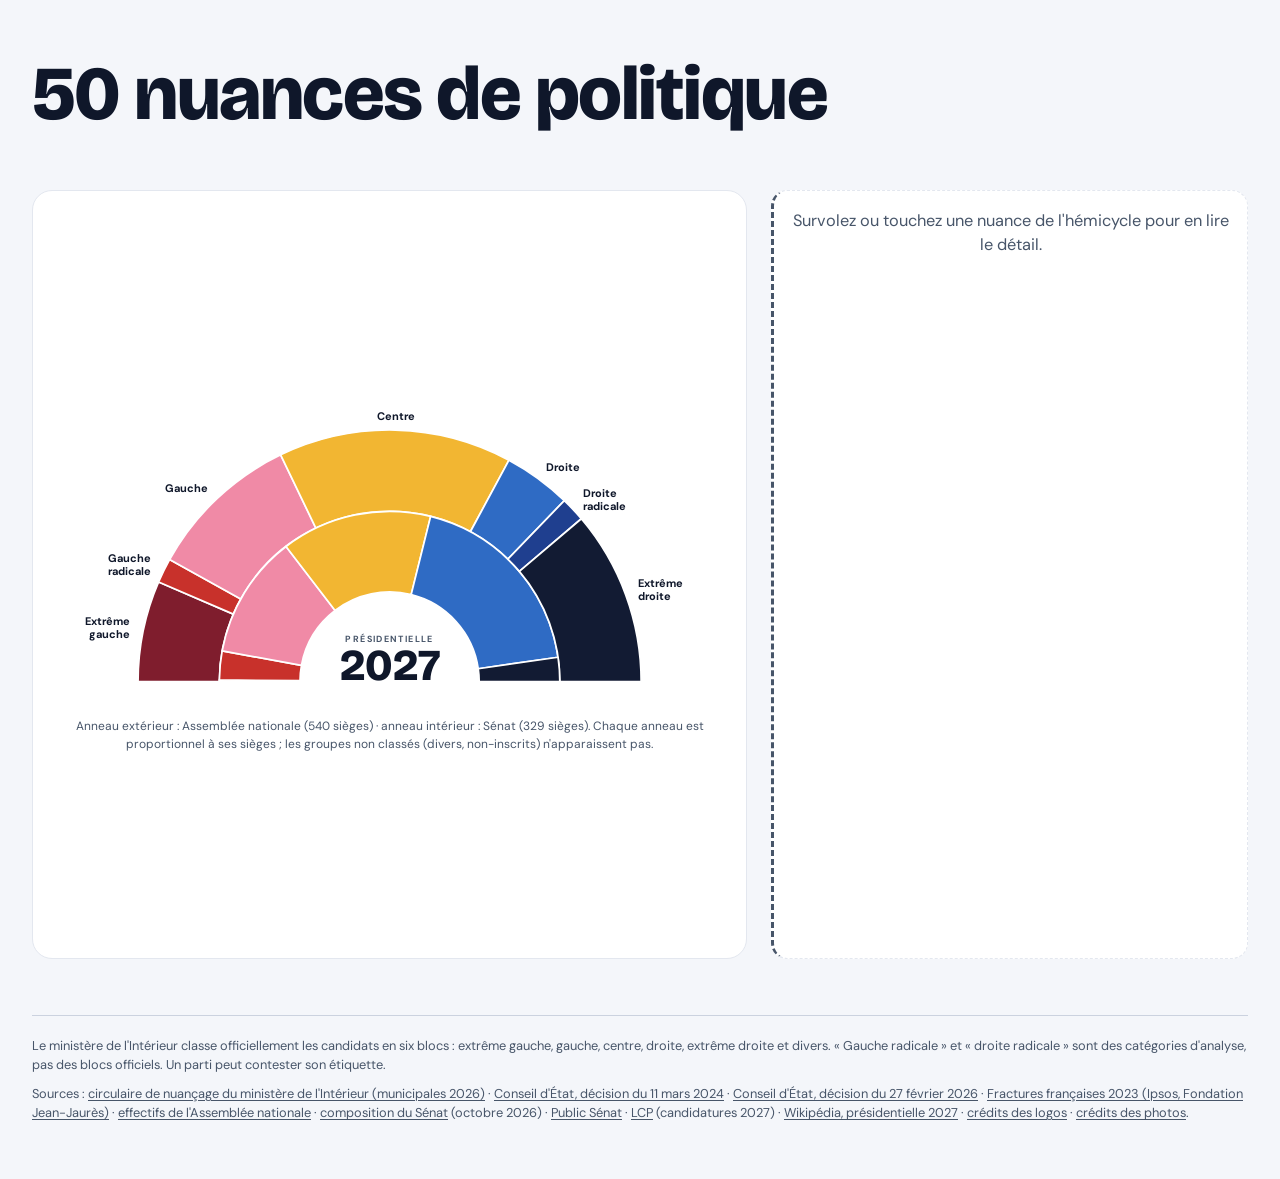
==== index.html @ 3d2f1f44 "Hémicycle : anneaux proportionnels à chaque chambre - Anneau extérieur proportionnel aux sièges de l" ====
<!doctype html>
<html lang="fr">
<head>
<meta charset="utf-8">
<meta name="viewport" content="width=device-width, initial-scale=1">
<title>50 nuances de politique · Le nuancier politique français</title>
<meta name="description" content="De l'extrême gauche à l'extrême droite : sept nuances expliquées, et les principaux partis placés sur un hémicycle. Présidentielle 2027.">
<meta name="theme-color" content="#F4F6FA">
<meta property="og:title" content="50 nuances de politique">
<meta property="og:description" content="Le nuancier politique français, de l'extrême gauche à l'extrême droite. Présidentielle 2027.">
<meta property="og:type" content="website">
<meta property="og:locale" content="fr_FR">
<link rel="preconnect" href="https://fonts.googleapis.com">
<link rel="preconnect" href="https://fonts.gstatic.com" crossorigin>
<link rel="stylesheet" href="https://fonts.googleapis.com/css2?family=Bricolage+Grotesque:wght@600;800&family=DM+Sans:wght@400;500;700&display=swap">
<link rel="stylesheet" href="style.css">
<script>document.documentElement.classList.add("js")</script>
</head>
<body>
<main class="wrap">

<header>
  <h1>50 nuances de politique</h1>
</header>

<section aria-labelledby="t-hemi">
  <h2 id="t-hemi" class="sr" style="position:absolute;width:1px;height:1px;overflow:hidden;clip:rect(0 0 0 0);white-space:nowrap">Hémicycle des sept nuances</h2>
  <div class="stage">
  <div class="hemi">
    <svg viewBox="0 0 1000 450" role="img" aria-label="Hémicycle de sept secteurs colorés, de l'extrême gauche à gauche jusqu'à l'extrême droite à droite">
      <g class="sector" data-n="0" fill="#7F1D2D" tabindex="0" role="button" aria-label="Extrême gauche"><path d="M135.00 410.00A365 365 0 0 1 164.85 265.43L273.20 312.17A247 247 0 0 0 253.00 410.00Z"><title>Extrême gauche : 70 députés</title></path><path d="M253.00 410.00A247 247 0 0 1 253.01 407.64L370.01 408.76A130 130 0 0 0 370.00 410.00Z"><title>Extrême gauche : 1 sénateur</title></path></g>
      <g class="sector" data-n="1" fill="#C8312B" tabindex="0" role="button" aria-label="Gauche radicale"><path d="M164.85 265.43A365 365 0 0 1 180.76 233.04L283.97 290.25A247 247 0 0 0 273.20 312.17Z"><title>Gauche radicale : 17 députés</title></path><path d="M253.01 407.64A247 247 0 0 1 257.05 365.43L372.13 386.54A130 130 0 0 0 370.01 408.76Z"><title>Gauche radicale : 18 sénateurs</title></path></g>
      <g class="sector" data-n="2" fill="#F08AA6" tabindex="0" role="button" aria-label="Gauche"><path d="M180.76 233.04A365 365 0 0 1 341.91 81.01L393.02 187.37A247 247 0 0 0 283.97 290.25Z"><title>Gauche : 106 députés</title></path><path d="M257.05 365.43A247 247 0 0 1 349.71 213.98L420.90 306.83A130 130 0 0 0 372.13 386.54Z"><title>Gauche : 77 sénateurs</title></path></g>
      <g class="sector" data-n="3" fill="#F2B632" tabindex="0" role="button" aria-label="Centre"><path d="M341.91 81.01A365 365 0 0 1 673.23 88.73L617.23 192.59A247 247 0 0 0 393.02 187.37Z"><title>Centre : 162 députés</title></path><path d="M349.71 213.98A247 247 0 0 1 559.55 170.29L531.34 283.83A130 130 0 0 0 420.90 306.83Z"><title>Centre : 94 sénateurs</title></path></g>
      <g class="sector" data-n="4" fill="#2F6BC4" tabindex="0" role="button" aria-label="Droite"><path d="M673.23 88.73A365 365 0 0 1 753.55 147.44L671.58 232.32A247 247 0 0 0 617.23 192.59Z"><title>Droite : 47 députés</title></path><path d="M559.55 170.29A247 247 0 0 1 744.47 374.74L628.67 391.44A130 130 0 0 0 531.34 283.83Z"><title>Droite : 124 sénateurs</title></path></g>
      <g class="sector" data-n="5" fill="#1F3F8F" tabindex="0" role="button" aria-label="Droite radicale"><path d="M753.55 147.44A365 365 0 0 1 778.24 173.76L688.29 250.13A247 247 0 0 0 671.58 232.32Z"><title>Droite radicale : 17 députés</title></path></g>
      <g class="sector" data-n="6" fill="#121B33" tabindex="0" role="button" aria-label="Extrême droite"><path d="M778.24 173.76A365 365 0 0 1 865.00 410.00L747.00 410.00A247 247 0 0 0 688.29 250.13Z"><title>Extrême droite : 121 députés</title></path><path d="M744.47 374.74A247 247 0 0 1 747.00 410.00L630.00 410.00A130 130 0 0 0 628.67 391.44Z"><title>Extrême droite : 15 sénateurs</title></path></g>
      <g class="lbl" font-family="'DM Sans', system-ui, sans-serif" font-size="16" font-weight="700" fill="#0F172A">
        <text x="123" y="328" text-anchor="end">Extrême<tspan x="123" dy="19">gauche</tspan></text>
        <text x="154" y="236" text-anchor="end">Gauche<tspan x="154" dy="19">radicale</tspan></text>
        <text x="236" y="135" text-anchor="end">Gauche</text>
        <text x="509" y="30" text-anchor="middle">Centre</text>
        <text x="727" y="104" text-anchor="start">Droite</text>
        <text x="781" y="142" text-anchor="start">Droite<tspan x="781" dy="19">radicale</tspan></text>
        <text x="861" y="273" text-anchor="start">Extrême<tspan x="861" dy="19">droite</tspan></text>
      </g>
      <text class="cap-svg" x="500" y="352" text-anchor="middle" font-family="'DM Sans', system-ui, sans-serif" font-size="13" font-weight="700" letter-spacing="2" fill="#475569">PRÉSIDENTIELLE</text>
      <text x="500" y="408" text-anchor="middle" font-family="'Bricolage Grotesque', 'DM Sans', sans-serif" font-size="64" font-weight="800" fill="#0F172A">2027</text>
    </svg>
    <p class="key">Anneau extérieur : Assemblée nationale (540 sièges) · anneau intérieur : Sénat (329 sièges). Chaque anneau est proportionnel à ses sièges ; les groupes non classés (divers, non-inscrits) n'apparaissent pas.</p>
    <ul class="legend" aria-label="Légende des nuances, de gauche à droite">
      <li><button type="button" data-n="0" aria-pressed="false"><i style="background:var(--c1)"></i>Extrême gauche</button></li>
      <li><button type="button" data-n="1" aria-pressed="false"><i style="background:var(--c2)"></i>Gauche radicale</button></li>
      <li><button type="button" data-n="2" aria-pressed="false"><i style="background:var(--c3)"></i>Gauche</button></li>
      <li><button type="button" data-n="3" aria-pressed="false"><i style="background:var(--c4)"></i>Centre</button></li>
      <li><button type="button" data-n="4" aria-pressed="false"><i style="background:var(--c5)"></i>Droite</button></li>
      <li><button type="button" data-n="5" aria-pressed="false"><i style="background:var(--c6)"></i>Droite radicale</button></li>
      <li><button type="button" data-n="6" aria-pressed="false"><i style="background:var(--c7)"></i>Extrême droite</button></li>
    </ul>
  </div>

  <div class="detail" id="detail" aria-live="polite" aria-label="Détail de la nuance">

    <article class="def hint" hidden>
      <p>Survolez ou touchez une nuance de l'hémicycle pour en lire le détail.</p>
    </article>

    <article class="def" style="--k:var(--c1);--kt:var(--c1)">
      <h3>Extrême gauche</h3>
      <p class="definition">Veut rompre avec le capitalisme, souvent par la mobilisation sociale ou la révolution. Internationaliste, elle se méfie des institutions représentatives.</p>
      <p class="official"><span>Classification du ministère</span>Bloc officiel « extrême gauche ». Pour les municipales 2026, le ministère de l'Intérieur y classe aussi LFI.</p>
      <p class="debate"><strong>Contesté par LFI</strong>, dont le recours a été rejeté par le <a href="https://www.conseil-etat.fr/fr/arianeweb/CE/decision/2026-02-27/512694" target="_blank" rel="noopener">Conseil d'État le 27 février 2026</a>.</p>
      <div class="seats">
        <h4>Représentation au Parlement</h4>
        <div class="seat-row">
          <div class="seat"><b>70</b><span>députés<br>13,0 % des sièges classés</span></div>
          <div class="seat"><b>1</b><span>sénateur<br>0,3 % des sièges classés</span></div>
        </div>
        <p class="seats-note">Groupes : LFI-NFP à l'Assemblée ; un sénateur LFI, non inscrit (Gabriel Amard) au Sénat.</p>
      </div>
      <ul class="parties" aria-label="Partis">
        <li class="party" title="Lutte ouvrière"><a href="https://www.lutte-ouvriere.org/" target="_blank" rel="noopener"><img src="logos/lo.svg" alt="Lutte ouvrière"></a></li>
        <li class="party" title="Révolution permanente"><a href="https://www.revolutionpermanente.fr/" target="_blank" rel="noopener"><img src="logos/rp.png" alt="Révolution permanente"></a></li>
        <li class="party" title="NPA – Révolutionnaires"><a href="https://www.npa-revolutionnaires.org/" target="_blank" rel="noopener"><img src="logos/npa.svg" alt="NPA – Révolutionnaires"></a></li>
        <li class="party" title="La France insoumise"><a href="https://lafranceinsoumise.fr/" target="_blank" rel="noopener"><img src="logos/lfi.svg" alt="La France insoumise"></a></li>
      </ul>
      <div class="candidates">
        <h4>Candidats</h4>
        <ul class="cands">
          <li class="cand"><img src="photos/arthaud.jpg" alt="Nathalie Arthaud"><span class="name">Nathalie Arthaud</span><small>Lutte ouvrière</small></li>
          <li class="cand"><img src="photos/kazib.jpg" alt="Anasse Kazib"><span class="name">Anasse Kazib</span><small>Révolution permanente</small></li>
          <li class="cand"><img src="photos/labib.jpg" alt="Selma Labib"><span class="name">Selma Labib</span><small>NPA – Révolutionnaires</small></li>
          <li class="cand"><img src="photos/melenchon.jpg" alt="Jean-Luc Mélenchon"><span class="name">Jean-Luc Mélenchon</span><small>La France insoumise</small></li>
        </ul>
      </div>
    </article>

    <article class="def" style="--k:var(--c2);--kt:var(--c2)">
      <h3>Gauche radicale</h3>
      <p class="definition">Veut transformer l'économie en profondeur (partage des richesses, services publics, planification écologique), mais par les urnes et dans le cadre des institutions.</p>
      <p class="official"><span>Classification du ministère</span>Pas un bloc officiel, c'est une catégorie d'analyse.</p>
      <p class="debate"><strong>Contesté par l'UDR</strong>, dont le recours a été rejeté par le <a href="https://www.conseil-etat.fr/fr/arianeweb/CE/decision/2026-02-27/512694" target="_blank" rel="noopener">Conseil d'État le 27 février 2026</a>.</p>
      <div class="seats">
        <h4>Représentation au Parlement</h4>
        <div class="seat-row">
          <div class="seat"><b>17</b><span>députés<br>3,1 % des sièges classés</span></div>
          <div class="seat"><b>18</b><span>sénateurs<br>5,5 % des sièges classés</span></div>
        </div>
        <p class="seats-note">Groupes : Gauche démocrate et républicaine (GDR) à l'Assemblée ; Communiste, républicain, citoyen et écologiste – Kanaky (CRCE-K) au Sénat.</p>
      </div>
      <ul class="parties" aria-label="Partis">
        <li class="party" title="Parti communiste français"><a href="https://www.pcf.fr/" target="_blank" rel="noopener"><img src="logos/pcf.svg" alt="Parti communiste français"></a></li>
      </ul>
      <div class="candidates">
        <h4>Candidats</h4>
        <ul class="cands">
          <li class="cand"><img src="photos/roussel.jpg" alt="Fabien Roussel"><span class="name">Fabien Roussel</span><small>Parti communiste français</small></li>
        </ul>
      </div>
    </article>

    <article class="def" style="--k:var(--c3);--kt:#D4527A">
      <h3>Gauche</h3>
      <p class="definition">Réformiste : social-démocratie et écologie politique. Redistribution, protection sociale et transition écologique, dans une économie de marché régulée.</p>
      <p class="official"><span>Classification du ministère</span>Bloc officiel « gauche ».</p>
      <div class="seats">
        <h4>Représentation au Parlement</h4>
        <div class="seat-row">
          <div class="seat"><b>106</b><span>députés<br>19,6 % des sièges classés</span></div>
          <div class="seat"><b>77</b><span>sénateurs<br>23,4 % des sièges classés</span></div>
        </div>
        <p class="seats-note">Groupes : Socialistes et apparentés (68), Écologiste et Social (38) à l'Assemblée ; Socialiste, écologiste et républicain (62), Écologiste – Solidarité et Territoires (15) au Sénat.</p>
      </div>
      <ul class="parties" aria-label="Partis">
        <li class="party" title="Parti socialiste"><a href="https://www.parti-socialiste.fr/" target="_blank" rel="noopener"><img src="logos/ps.png" alt="Parti socialiste"></a></li>
        <li class="party" title="Les Écologistes"><a href="https://www.lesecologistes.fr/" target="_blank" rel="noopener"><img src="logos/ecologistes.svg" alt="Les Écologistes"></a></li>
        <li class="party" title="Place publique"><a href="https://place-publique.eu/" target="_blank" rel="noopener"><img src="logos/pp.svg" alt="Place publique"></a></li>
      </ul>
      <div class="candidates">
        <h4>Candidats</h4>
        <ul class="cands">
          <li class="cand"><img src="photos/glucksmann.jpg" alt="Raphaël Glucksmann"><span class="name">Raphaël Glucksmann</span><small>Place publique</small></li>
          <li class="cand"><img src="photos/bouamrane.jpg" alt="Karim Bouamrane"><span class="name">Karim Bouamrane</span><small>Parti socialiste</small></li>
        </ul>
      </div>
    </article>

    <article class="def" style="--k:var(--c4);--kt:#B7860B">
      <h3>Centre</h3>
      <p class="definition">Mêle libéralisme économique et ouverture sur les questions de société. Cherche le compromis entre les deux camps et défend l'intégration européenne.</p>
      <p class="official"><span>Classification du ministère</span>Bloc officiel « centre ».</p>
      <div class="seats">
        <h4>Représentation au Parlement</h4>
        <div class="seat-row">
          <div class="seat"><b>162</b><span>députés<br>30,0 % des sièges classés</span></div>
          <div class="seat"><b>94</b><span>sénateurs<br>28,6 % des sièges classés</span></div>
        </div>
        <p class="seats-note">Groupes : Ensemble pour la République (90), Les Démocrates (37), Horizons &amp; Indépendants (35) à l'Assemblée ; Union centriste et Indépendants (63), RDPI (16), Les Indépendants – République et Territoires (15) au Sénat.</p>
      </div>
      <ul class="parties" aria-label="Partis">
        <li class="party" title="Renaissance"><a href="https://parti-renaissance.fr/" target="_blank" rel="noopener"><img src="logos/renaissance.svg" alt="Renaissance"></a></li>
        <li class="party" title="Mouvement démocrate"><a href="https://www.mouvementdemocrate.fr/" target="_blank" rel="noopener"><img src="logos/modem.svg" alt="Mouvement démocrate"></a></li>
        <li class="party" title="Horizons"><a href="https://horizonsleparti.fr/" target="_blank" rel="noopener"><img src="logos/horizons.svg" alt="Horizons"></a></li>
      </ul>
      <div class="candidates">
        <h4>Candidats</h4>
        <ul class="cands">
          <li class="cand"><img src="photos/philippe.jpg" alt="Édouard Philippe"><span class="name">Édouard Philippe</span><small>Horizons</small></li>
          <li class="cand"><img src="photos/attal.jpg" alt="Gabriel Attal"><span class="name">Gabriel Attal</span><small>Renaissance</small></li>
        </ul>
      </div>
    </article>

    <article class="def" style="--k:var(--c5);--kt:var(--c5)">
      <h3>Droite</h3>
      <p class="definition">Attachée à l'ordre, à l'autorité, à l'entreprise et à la maîtrise de la dépense publique. Conservatrice sur les valeurs, mais pleinement dans le cadre républicain.</p>
      <p class="official"><span>Classification du ministère</span>Bloc officiel « droite ».</p>
      <div class="seats">
        <h4>Représentation au Parlement</h4>
        <div class="seat-row">
          <div class="seat"><b>47</b><span>députés<br>8,7 % des sièges classés</span></div>
          <div class="seat"><b>124</b><span>sénateurs<br>37,7 % des sièges classés</span></div>
        </div>
        <p class="seats-note">Groupes : Droite républicaine à l'Assemblée ; Les Républicains au Sénat.</p>
      </div>
      <ul class="parties" aria-label="Partis">
        <li class="party" title="Les Républicains"><a href="https://republicains.fr/" target="_blank" rel="noopener"><img src="logos/lr.svg" alt="Les Républicains"></a></li>
      </ul>
      <div class="candidates">
        <h4>Candidats</h4>
        <ul class="cands">
          <li class="cand"><img src="photos/retailleau.jpg" alt="Bruno Retailleau"><span class="name">Bruno Retailleau</span><small>Les Républicains</small></li>
        </ul>
      </div>
    </article>

    <article class="def" style="--k:var(--c6);--kt:var(--c6)">
      <h3>Droite radicale</h3>
      <p class="definition">Plus dure que la droite classique sur l'immigration, la sécurité et l'identité nationale, et prête à rompre avec elle. La frontière avec l'extrême droite est discutée.</p>
      <p class="official"><span>Classification du ministère</span>Pas un bloc officiel, c'est une catégorie d'analyse. Pour les municipales 2026, le ministère de l'Intérieur classe l'UDR à l'extrême droite.</p>
      <div class="seats">
        <h4>Représentation au Parlement</h4>
        <div class="seat-row">
          <div class="seat"><b>17</b><span>députés<br>3,1 % des sièges classés</span></div>
          <div class="seat"><b>0</b><span>sénateur<br>0,0 % des sièges classés</span></div>
        </div>
        <p class="seats-note">Groupes : Union des droites pour la République à l'Assemblée ; aucun décompte séparé : les sénateurs UDR siègent dans le groupe commun RN-UDR, compté en extrême droite au Sénat.</p>
      </div>
      <ul class="parties" aria-label="Partis">
        <li class="party" title="Union des droites pour la République"><a href="https://www.udr.fr/" target="_blank" rel="noopener"><img src="logos/udr.svg" alt="Union des droites pour la République"></a></li>
      </ul>
      <div class="candidates">
        <h4>Candidats</h4>
        <p class="nocand">Aucun candidat déclaré à ce jour.</p>
      </div>
    </article>

    <article class="def" style="--k:var(--c7);--kt:var(--c7)">
      <h3>Extrême droite</h3>
      <p class="definition">Nationalisme affirmé : priorité nationale, vision identitaire de la nation, hostilité à l'immigration, État fort.</p>
      <p class="official"><span>Classification du ministère</span>Bloc officiel « extrême droite ».</p>
      <p class="debate"><strong>Contesté par le RN</strong>, dont le recours a été rejeté par le <a href="https://www.conseil-etat.fr/fr/arianeweb/CE/decision/2024-03-11/488378" target="_blank" rel="noopener">Conseil d'État le 11 mars 2024</a>.</p>
      <div class="seats">
        <h4>Représentation au Parlement</h4>
        <div class="seat-row">
          <div class="seat"><b>121</b><span>députés<br>22,4 % des sièges classés</span></div>
          <div class="seat"><b>15</b><span>sénateurs<br>4,6 % des sièges classés</span></div>
        </div>
        <p class="seats-note">Groupes : Rassemblement national à l'Assemblée ; groupe commun RN-UDR (15), dont les élus UDR au Sénat.</p>
      </div>
      <ul class="parties" aria-label="Partis">
        <li class="party" title="Rassemblement national"><a href="https://rassemblementnational.fr/" target="_blank" rel="noopener"><img src="logos/rn.svg" alt="Rassemblement national"></a></li>
        <li class="party" title="Reconquête"><a href="https://www.parti-reconquete.fr/" target="_blank" rel="noopener"><img src="logos/reconquete.svg" alt="Reconquête"></a></li>
      </ul>
      <div class="candidates">
        <h4>Candidats</h4>
        <ul class="cands">
          <li class="cand"><img src="photos/lepen.jpg" alt="Marine Le Pen"><span class="name">Marine Le Pen</span><small>Rassemblement national</small></li>
          <li class="cand"><img src="photos/zemmour.jpg" alt="Éric Zemmour"><span class="name">Éric Zemmour</span><small>Reconquête</small></li>
        </ul>
      </div>
    </article>

  </div>
  </div>
</section>

<footer>
  <p>Le ministère de l'Intérieur classe officiellement les candidats en six blocs : extrême gauche, gauche, centre, droite, extrême droite et divers. « Gauche radicale » et « droite radicale » sont des catégories d'analyse, pas des blocs officiels. Un parti peut contester son étiquette.</p>
  <p>Sources :
    <a href="https://www.legifrance.gouv.fr/circulaire/id/45645" target="_blank" rel="noopener">circulaire de nuançage du ministère de l'Intérieur (municipales 2026)</a> ·
    <a href="https://www.conseil-etat.fr/fr/arianeweb/CE/decision/2024-03-11/488378" target="_blank" rel="noopener">Conseil d'État, décision du 11 mars 2024</a> ·
    <a href="https://www.conseil-etat.fr/fr/arianeweb/CE/decision/2026-02-27/512694" target="_blank" rel="noopener">Conseil d'État, décision du 27 février 2026</a> ·
    <a href="https://www.ipsos.com/fr-fr/fractures-francaises-2023-tableau-dune-france-en-colere" target="_blank" rel="noopener">Fractures françaises 2023 (Ipsos, Fondation Jean-Jaurès)</a> ·
    <a href="http://www2.assemblee-nationale.fr/instances/liste/groupes_politiques/effectif" target="_blank" rel="noopener">effectifs de l'Assemblée nationale</a> · <a href="https://www.senat.fr/senateurs/grp.html" target="_blank" rel="noopener">composition du Sénat</a> (octobre 2026) · <a href="https://www.publicsenat.fr/actualites/politique/election-presidentielle-2027-qui-sont-les-candidats-declares-ou-presque" target="_blank" rel="noopener">Public Sénat</a> ·
    <a href="https://lcp.fr/actualites/presidentielle-2027-la-liste-des-candidats-deja-en-lice-et-des-pretendants-436373" target="_blank" rel="noopener">LCP</a> (candidatures 2027) · <a href="https://fr.wikipedia.org/wiki/%C3%89lection_pr%C3%A9sidentielle_fran%C3%A7aise_de_2027" target="_blank" rel="noopener">Wikipédia, présidentielle 2027</a> · <a href="logos/CREDITS.md" target="_blank" rel="noopener">crédits des logos</a> · <a href="photos/CREDITS.md" target="_blank" rel="noopener">crédits des photos</a>.</p>
</footer>

</main>
<script src="script.js" defer></script>
</body>
</html>
---- style.css ----
:root{
  color-scheme: light;
  --ink:#0F172A; --muted:#475569; --soft:#334155;
  --bg:#F4F6FA; --card:#FFFFFF; --line:#E3E7EF;
  --c1:#7F1D2D; --c2:#C8312B; --c3:#F08AA6; --c4:#F2B632; --c5:#2F6BC4; --c6:#1F3F8F; --c7:#121B33;
  --display:'Bricolage Grotesque','DM Sans',system-ui,sans-serif;
}
*{box-sizing:border-box}
html{-webkit-text-size-adjust:100%}
body{margin:0;background:var(--bg);color:var(--ink);font-family:'DM Sans',system-ui,sans-serif;line-height:1.5}
.wrap{padding:32px 16px 40px;display:flex;flex-direction:column;gap:40px}
h1,h2,h3,p,ul,ol{margin:0}
ul,ol{padding:0;list-style:none}

/* En-tête */
h1{font-family:var(--display);font-weight:800;font-size:clamp(2.5rem,11vw,4.75rem);line-height:1.02;letter-spacing:-.02em}
h2{font-family:var(--display);font-weight:800;font-size:clamp(1.75rem,6vw,2.5rem);letter-spacing:-.01em;line-height:1.1}

/* Hémicycle */
.hemi{background:var(--card);border:1px solid var(--line);border-radius:20px;padding:16px 8px 12px}
.hemi svg{display:block;width:100%;height:auto}
.key{font-size:.75rem;color:var(--muted);text-align:center;padding:8px 16px 0}
.lbl,.cap-svg{display:none}
.legend{display:flex;flex-wrap:wrap;gap:8px 16px;justify-content:center;padding:12px 8px 4px;font-size:.9rem;font-weight:700}
.legend li{display:flex;align-items:center;gap:8px}
.legend i{width:14px;height:14px;border-radius:50%;display:inline-block;flex:none}

/* Secteurs interactifs */
.sector{cursor:pointer;transition:opacity .15s;outline:none}
.sector path{stroke:#fff;stroke-width:2.5;stroke-linejoin:round}
.sector:focus-visible path{stroke:var(--ink)}
.hemi.has-active .sector:not(.active){opacity:.3}
.legend button{display:flex;align-items:center;gap:8px;font:inherit;font-weight:700;color:inherit;background:none;border:2px solid transparent;border-radius:999px;padding:6px 10px;cursor:pointer}
.legend button[aria-pressed="true"]{border-color:var(--ink)}

/* Détail de la nuance */
.detail{margin-top:20px}
.def[hidden]{display:none}
.def.hint:not([hidden]){display:block;text-align:center;color:var(--muted);border-style:dashed}
.def{display:flex;flex-direction:column;gap:12px;background:var(--card);border:1px solid var(--line);border-left:6px solid var(--k);border-radius:16px;padding:18px}
.def h3{font-family:var(--display);font-weight:800;font-size:1.5rem;line-height:1.15;color:var(--kt)}
.def p{font-size:1.02rem}
.def .official{font-size:.92rem;color:var(--soft)}
.def .official span{display:block;font-size:.75rem;font-weight:700;letter-spacing:.08em;text-transform:uppercase;color:var(--muted);margin-bottom:2px}
.def .debate{font-size:.88rem;color:var(--soft);background:#FFF6E0;border-radius:10px;padding:8px 12px}
.def .debate a,footer a{color:inherit;text-decoration:underline;text-underline-offset:2px}
.parties{display:flex;flex-wrap:wrap;gap:10px;margin-top:4px}
.party{width:64px;height:64px;border-radius:50%;background:#fff;border:1px solid var(--line);display:grid;place-items:center;overflow:hidden;font-size:.78rem;font-weight:800;color:var(--ink)}
.party a{display:grid;place-items:center;width:100%;height:100%;outline:none}
.party{transition:box-shadow .15s,border-color .15s}
.party:hover,.party:focus-within{border-color:var(--k);box-shadow:0 0 0 2px var(--k)}
.party img{width:100%;height:100%;object-fit:contain;padding:6px}
.candidates{display:flex;flex-direction:column;gap:8px;margin-top:4px}
.candidates h4,.seats h4{margin:0;font-size:.75rem;font-weight:700;letter-spacing:.08em;text-transform:uppercase;color:var(--muted)}
.seats{display:flex;flex-direction:column;gap:8px}
.seat-row{display:flex;gap:28px}
.seat{display:flex;align-items:baseline;gap:10px}
.seat b{font-family:var(--display);font-weight:800;font-size:1.9rem;line-height:1;color:var(--kt)}
.seat span{font-size:.78rem;color:var(--soft);line-height:1.3}
.seats-note{font-size:.78rem;color:var(--muted)}
.cands{display:flex;flex-wrap:wrap;gap:14px}
.cand{width:92px;display:flex;flex-direction:column;gap:2px;font-size:.8rem;line-height:1.25}
.cand img,.cand .ph{width:92px;height:116px;border-radius:12px;background:var(--line);margin-bottom:4px}
.cand img{object-fit:cover;object-position:top}
.cand .ph{display:grid;place-items:center;font-family:var(--display);font-weight:800;font-size:1.4rem;color:var(--muted)}
.cand .name{font-weight:700}
.cand small{color:var(--muted);font-size:.72rem}
.nocand{font-size:.9rem;color:var(--muted)}
.sr{position:absolute;width:1px;height:1px;overflow:hidden;clip:rect(0 0 0 0);white-space:nowrap}

/* Pied */
footer{border-top:1px solid #CBD2DF;padding-top:20px;display:flex;flex-direction:column;gap:10px;font-size:.8rem;color:var(--muted)}

/* Tablette et plus */
@media (min-width:720px){
  .wrap{padding:56px 32px 56px;gap:56px}
  .hemi{padding:24px 12px 20px}
  .lbl,.cap-svg{display:inline}
  .legend{display:none}
}
@media (min-width:900px){
  .hemi{display:flex;flex-direction:column;justify-content:center}
  .stage{display:grid;grid-template-columns:minmax(0,3fr) minmax(0,2fr);gap:24px;align-items:stretch}
  .detail{margin-top:0}
  .detail .def:not(.hint){justify-content:flex-start;padding:22px}
  /* Toutes les cartes sont empilées dans la même cellule : la hauteur du bloc
     est celle de la plus grande, elle ne change donc pas au survol. */
  .js .detail{display:grid}
  .js .detail .def{grid-area:1/1}
  .js .detail .def[hidden]{display:flex;visibility:hidden}
}
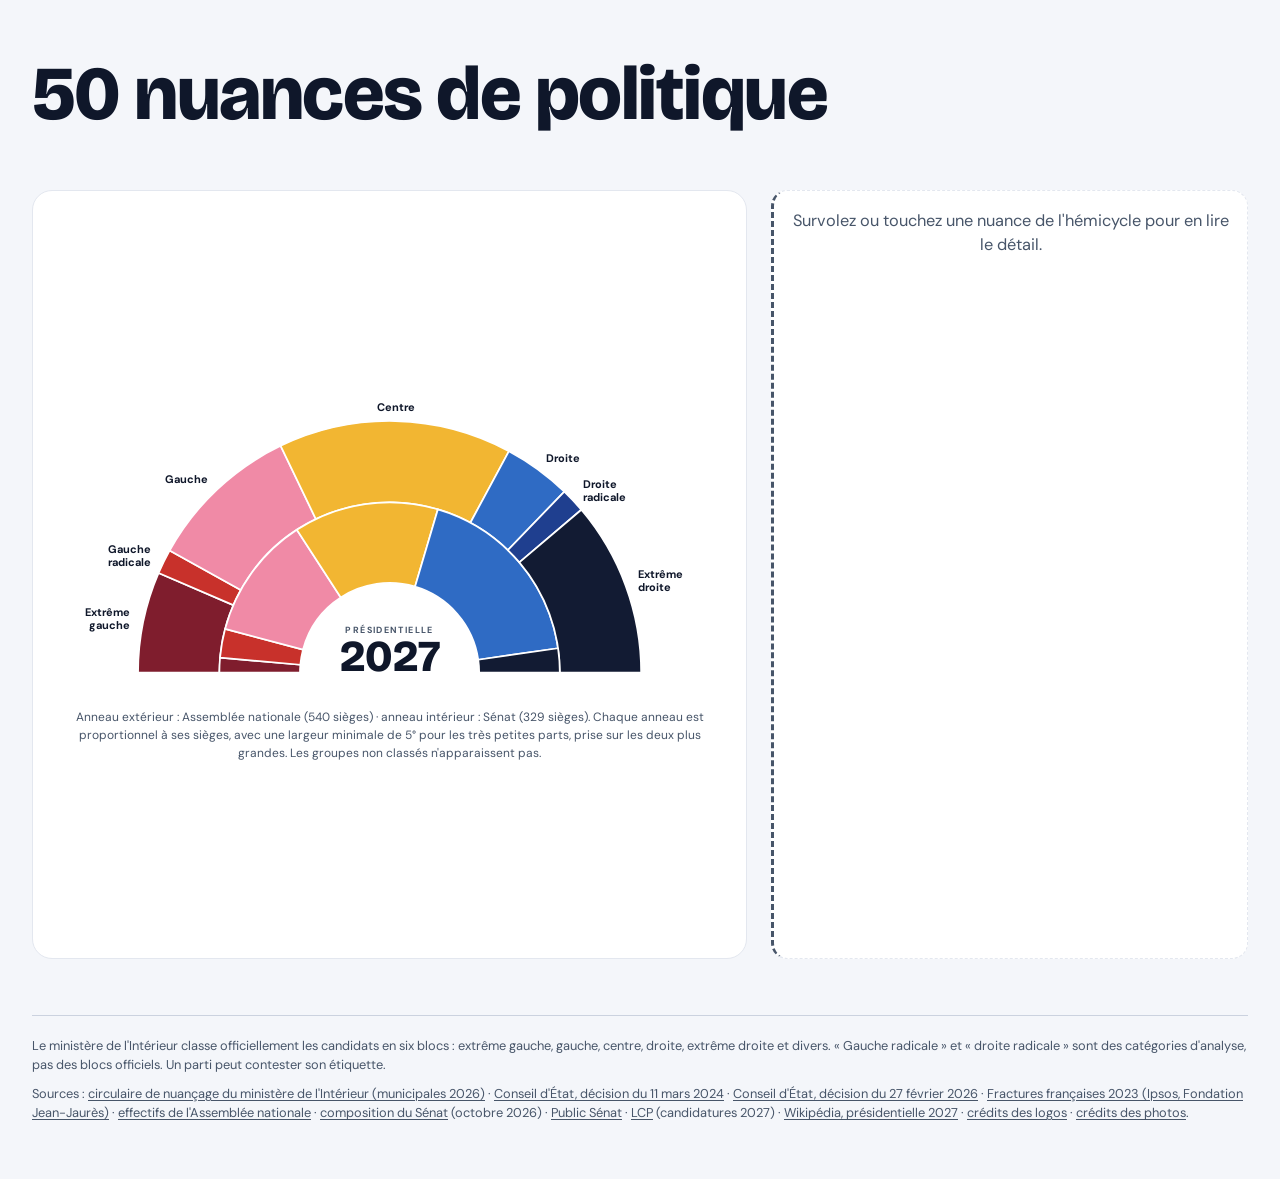
==== commit 9ccd69ba: "Hémicycle : largeur minimale de 5° pour les petites parts Les parts de moins de 5° sont élargies à 5" ====
--- a/index.html
+++ b/index.html
@@ -28,11 +28,11 @@
   <div class="stage">
   <div class="hemi">
     <svg viewBox="0 0 1000 450" role="img" aria-label="Hémicycle de sept secteurs colorés, de l'extrême gauche à gauche jusqu'à l'extrême droite à droite">
-      <g class="sector" data-n="0" fill="#7F1D2D" tabindex="0" role="button" aria-label="Extrême gauche"><path d="M135.00 410.00A365 365 0 0 1 164.85 265.43L273.20 312.17A247 247 0 0 0 253.00 410.00Z"><title>Extrême gauche : 70 députés</title></path><path d="M253.00 410.00A247 247 0 0 1 253.01 407.64L370.01 408.76A130 130 0 0 0 370.00 410.00Z"><title>Extrême gauche : 1 sénateur</title></path></g>
-      <g class="sector" data-n="1" fill="#C8312B" tabindex="0" role="button" aria-label="Gauche radicale"><path d="M164.85 265.43A365 365 0 0 1 180.76 233.04L283.97 290.25A247 247 0 0 0 273.20 312.17Z"><title>Gauche radicale : 17 députés</title></path><path d="M253.01 407.64A247 247 0 0 1 257.05 365.43L372.13 386.54A130 130 0 0 0 370.01 408.76Z"><title>Gauche radicale : 18 sénateurs</title></path></g>
-      <g class="sector" data-n="2" fill="#F08AA6" tabindex="0" role="button" aria-label="Gauche"><path d="M180.76 233.04A365 365 0 0 1 341.91 81.01L393.02 187.37A247 247 0 0 0 283.97 290.25Z"><title>Gauche : 106 députés</title></path><path d="M257.05 365.43A247 247 0 0 1 349.71 213.98L420.90 306.83A130 130 0 0 0 372.13 386.54Z"><title>Gauche : 77 sénateurs</title></path></g>
-      <g class="sector" data-n="3" fill="#F2B632" tabindex="0" role="button" aria-label="Centre"><path d="M341.91 81.01A365 365 0 0 1 673.23 88.73L617.23 192.59A247 247 0 0 0 393.02 187.37Z"><title>Centre : 162 députés</title></path><path d="M349.71 213.98A247 247 0 0 1 559.55 170.29L531.34 283.83A130 130 0 0 0 420.90 306.83Z"><title>Centre : 94 sénateurs</title></path></g>
-      <g class="sector" data-n="4" fill="#2F6BC4" tabindex="0" role="button" aria-label="Droite"><path d="M673.23 88.73A365 365 0 0 1 753.55 147.44L671.58 232.32A247 247 0 0 0 617.23 192.59Z"><title>Droite : 47 députés</title></path><path d="M559.55 170.29A247 247 0 0 1 744.47 374.74L628.67 391.44A130 130 0 0 0 531.34 283.83Z"><title>Droite : 124 sénateurs</title></path></g>
+      <g class="sector" data-n="0" fill="#7F1D2D" tabindex="0" role="button" aria-label="Extrême gauche"><path d="M135.00 410.00A365 365 0 0 1 164.85 265.43L273.20 312.17A247 247 0 0 0 253.00 410.00Z"><title>Extrême gauche : 70 députés</title></path><path d="M253.00 410.00A247 247 0 0 1 253.94 388.47L370.49 398.67A130 130 0 0 0 370.00 410.00Z"><title>Extrême gauche : 1 sénateur</title></path></g>
+      <g class="sector" data-n="1" fill="#C8312B" tabindex="0" role="button" aria-label="Gauche radicale"><path d="M164.85 265.43A365 365 0 0 1 180.76 233.04L283.97 290.25A247 247 0 0 0 273.20 312.17Z"><title>Gauche radicale : 17 députés</title></path><path d="M253.94 388.47A247 247 0 0 1 261.25 346.70L374.34 376.69A130 130 0 0 0 370.49 398.67Z"><title>Gauche radicale : 18 sénateurs</title></path></g>
+      <g class="sector" data-n="2" fill="#F08AA6" tabindex="0" role="button" aria-label="Gauche"><path d="M180.76 233.04A365 365 0 0 1 341.91 81.01L393.02 187.37A247 247 0 0 0 283.97 290.25Z"><title>Gauche : 106 députés</title></path><path d="M261.25 346.70A247 247 0 0 1 365.39 202.91L429.15 301.00A130 130 0 0 0 374.34 376.69Z"><title>Gauche : 77 sénateurs</title></path></g>
+      <g class="sector" data-n="3" fill="#F2B632" tabindex="0" role="button" aria-label="Centre"><path d="M341.91 81.01A365 365 0 0 1 673.23 88.73L617.23 192.59A247 247 0 0 0 393.02 187.37Z"><title>Centre : 162 députés</title></path><path d="M365.39 202.91A247 247 0 0 1 570.09 173.15L536.89 285.34A130 130 0 0 0 429.15 301.00Z"><title>Centre : 94 sénateurs</title></path></g>
+      <g class="sector" data-n="4" fill="#2F6BC4" tabindex="0" role="button" aria-label="Droite"><path d="M673.23 88.73A365 365 0 0 1 753.55 147.44L671.58 232.32A247 247 0 0 0 617.23 192.59Z"><title>Droite : 47 députés</title></path><path d="M570.09 173.15A247 247 0 0 1 744.47 374.74L628.67 391.44A130 130 0 0 0 536.89 285.34Z"><title>Droite : 124 sénateurs</title></path></g>
       <g class="sector" data-n="5" fill="#1F3F8F" tabindex="0" role="button" aria-label="Droite radicale"><path d="M753.55 147.44A365 365 0 0 1 778.24 173.76L688.29 250.13A247 247 0 0 0 671.58 232.32Z"><title>Droite radicale : 17 députés</title></path></g>
       <g class="sector" data-n="6" fill="#121B33" tabindex="0" role="button" aria-label="Extrême droite"><path d="M778.24 173.76A365 365 0 0 1 865.00 410.00L747.00 410.00A247 247 0 0 0 688.29 250.13Z"><title>Extrême droite : 121 députés</title></path><path d="M744.47 374.74A247 247 0 0 1 747.00 410.00L630.00 410.00A130 130 0 0 0 628.67 391.44Z"><title>Extrême droite : 15 sénateurs</title></path></g>
       <g class="lbl" font-family="'DM Sans', system-ui, sans-serif" font-size="16" font-weight="700" fill="#0F172A">
@@ -47,7 +47,7 @@
       <text class="cap-svg" x="500" y="352" text-anchor="middle" font-family="'DM Sans', system-ui, sans-serif" font-size="13" font-weight="700" letter-spacing="2" fill="#475569">PRÉSIDENTIELLE</text>
       <text x="500" y="408" text-anchor="middle" font-family="'Bricolage Grotesque', 'DM Sans', sans-serif" font-size="64" font-weight="800" fill="#0F172A">2027</text>
     </svg>
-    <p class="key">Anneau extérieur : Assemblée nationale (540 sièges) · anneau intérieur : Sénat (329 sièges). Chaque anneau est proportionnel à ses sièges ; les groupes non classés (divers, non-inscrits) n'apparaissent pas.</p>
+    <p class="key">Anneau extérieur : Assemblée nationale (540 sièges) · anneau intérieur : Sénat (329 sièges). Chaque anneau est proportionnel à ses sièges, avec une largeur minimale de 5° pour les très petites parts, prise sur les deux plus grandes. Les groupes non classés n'apparaissent pas.</p>
     <ul class="legend" aria-label="Légende des nuances, de gauche à droite">
       <li><button type="button" data-n="0" aria-pressed="false"><i style="background:var(--c1)"></i>Extrême gauche</button></li>
       <li><button type="button" data-n="1" aria-pressed="false"><i style="background:var(--c2)"></i>Gauche radicale</button></li>
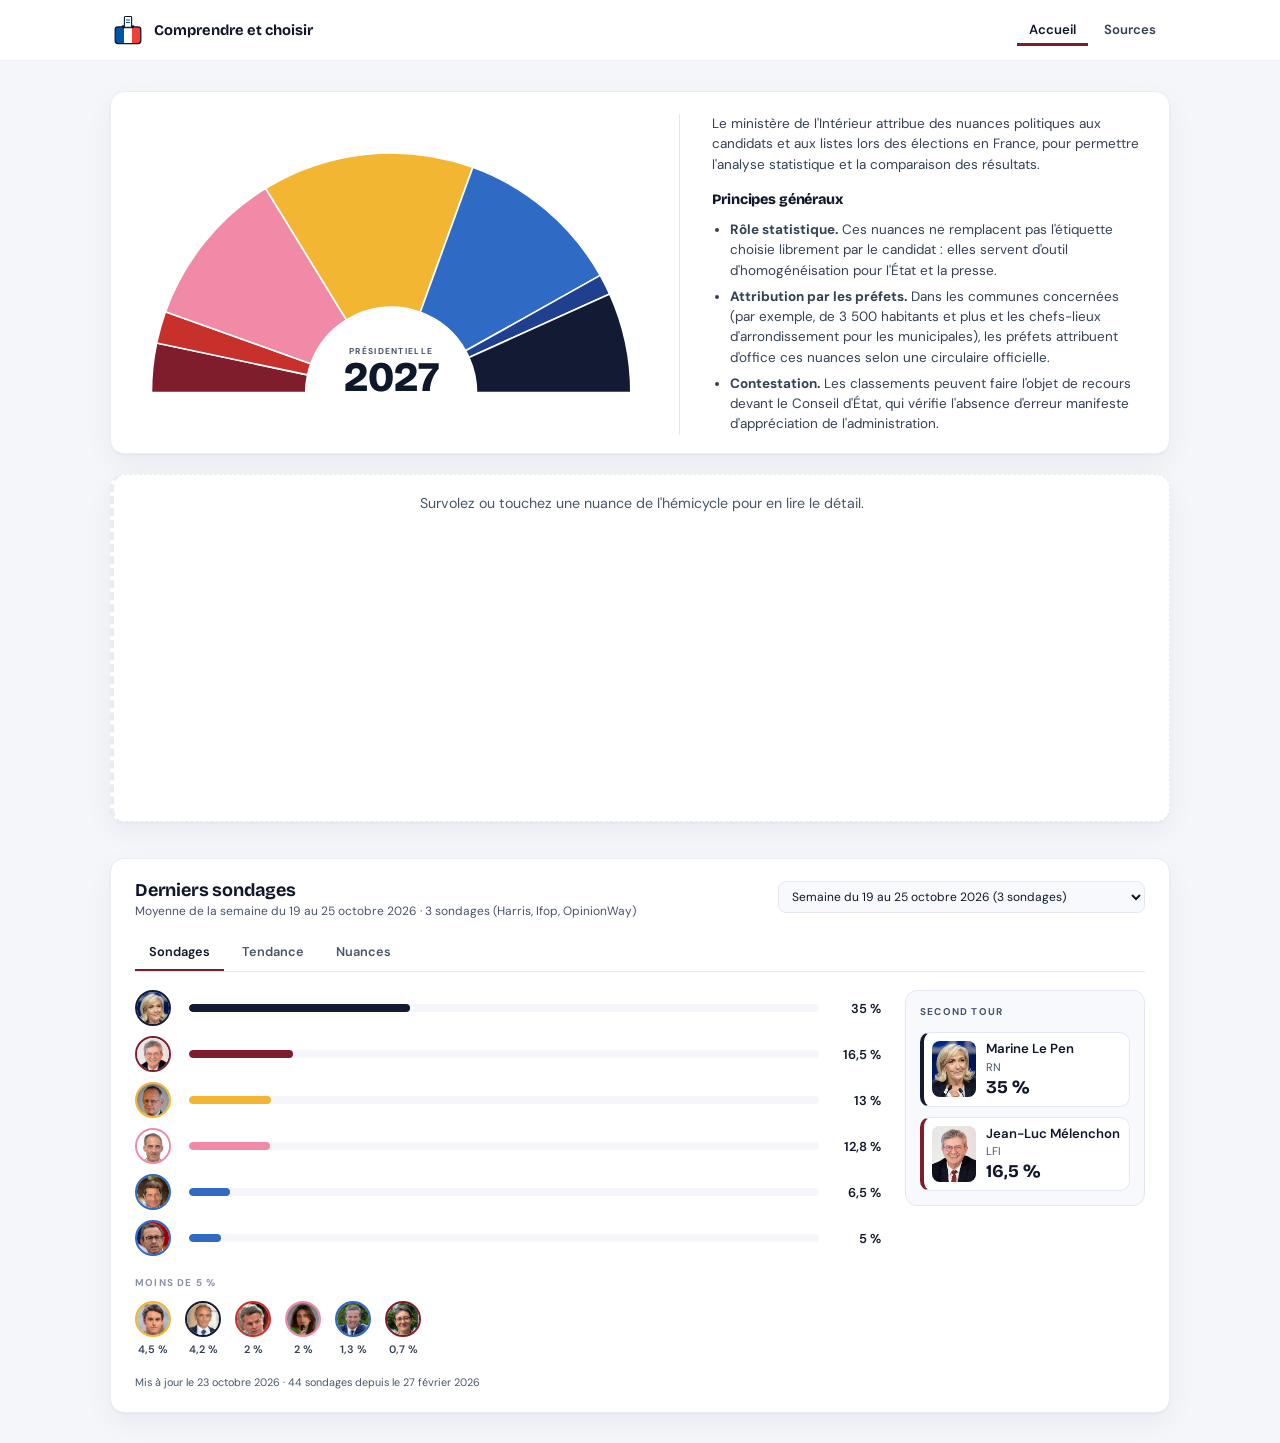
==== commit 2a0be63a: "Refonte du site : en-tête, sondages, page Sources et finitions - En-tête de site avec logo urne tric" ====
--- a/index.html
+++ b/index.html
@@ -3,10 +3,10 @@
 <head>
 <meta charset="utf-8">
 <meta name="viewport" content="width=device-width, initial-scale=1">
-<title>50 nuances de politique · Le nuancier politique français</title>
+<title>Nuances politiques selon le ministère de l'Intérieur</title>
 <meta name="description" content="De l'extrême gauche à l'extrême droite : sept nuances expliquées, et les principaux partis placés sur un hémicycle. Présidentielle 2027.">
 <meta name="theme-color" content="#F4F6FA">
-<meta property="og:title" content="50 nuances de politique">
+<meta property="og:title" content="Nuances politiques selon le ministère de l'Intérieur">
 <meta property="og:description" content="Le nuancier politique français, de l'extrême gauche à l'extrême droite. Présidentielle 2027.">
 <meta property="og:type" content="website">
 <meta property="og:locale" content="fr_FR">
@@ -17,46 +17,53 @@
 <script>document.documentElement.classList.add("js")</script>
 </head>
 <body>
+<header class="site-header">
+  <div class="site-header-in">
+    <a class="brand" href="index.html"><svg class="logo" viewBox="0 0 40 40" aria-hidden="true" focusable="false">
+        <defs><clipPath id="urne"><rect x="4" y="16" width="32" height="21" rx="3.5"/></clipPath></defs>
+        <g clip-path="url(#urne)"><rect x="4" y="16" width="11" height="21" fill="#0055A4"/><rect x="15" y="16" width="10" height="21" fill="#fff"/><rect x="25" y="16" width="11" height="21" fill="#EF4135"/></g>
+        <rect x="4" y="16" width="32" height="21" rx="3.5" fill="none" stroke="#0F172A" stroke-width="1.6"/>
+        <rect x="12" y="14.2" width="16" height="3.6" rx="1.8" fill="#0F172A"/>
+        <path d="M15.5 16.5V4.2a1 1 0 0 1 1-1h7a1 1 0 0 1 1 1V16.5z" fill="#fff" stroke="#0F172A" stroke-width="1.4" stroke-linejoin="round"/>
+        <path d="M18 7.5h4M18 10.5h4" stroke="#0055A4" stroke-width="1.3" stroke-linecap="round"/>
+      </svg><span>Comprendre et choisir</span></a>
+    <nav aria-label="Navigation principale">
+      <a href="index.html" aria-current="page">Accueil</a>
+      <a href="sources.html">Sources</a>
+    </nav>
+  </div>
+</header>
 <main class="wrap">
 
-<header>
-  <h1>50 nuances de politique</h1>
-</header>
+<h1 class="sr">Nuances politiques selon le ministère de l'Intérieur</h1>
 
 <section aria-labelledby="t-hemi">
   <h2 id="t-hemi" class="sr" style="position:absolute;width:1px;height:1px;overflow:hidden;clip:rect(0 0 0 0);white-space:nowrap">Hémicycle des sept nuances</h2>
   <div class="stage">
   <div class="hemi">
-    <svg viewBox="0 0 1000 450" role="img" aria-label="Hémicycle de sept secteurs colorés, de l'extrême gauche à gauche jusqu'à l'extrême droite à droite">
-      <g class="sector" data-n="0" fill="#7F1D2D" tabindex="0" role="button" aria-label="Extrême gauche"><path d="M135.00 410.00A365 365 0 0 1 164.85 265.43L273.20 312.17A247 247 0 0 0 253.00 410.00Z"><title>Extrême gauche : 70 députés</title></path><path d="M253.00 410.00A247 247 0 0 1 253.94 388.47L370.49 398.67A130 130 0 0 0 370.00 410.00Z"><title>Extrême gauche : 1 sénateur</title></path></g>
-      <g class="sector" data-n="1" fill="#C8312B" tabindex="0" role="button" aria-label="Gauche radicale"><path d="M164.85 265.43A365 365 0 0 1 180.76 233.04L283.97 290.25A247 247 0 0 0 273.20 312.17Z"><title>Gauche radicale : 17 députés</title></path><path d="M253.94 388.47A247 247 0 0 1 261.25 346.70L374.34 376.69A130 130 0 0 0 370.49 398.67Z"><title>Gauche radicale : 18 sénateurs</title></path></g>
-      <g class="sector" data-n="2" fill="#F08AA6" tabindex="0" role="button" aria-label="Gauche"><path d="M180.76 233.04A365 365 0 0 1 341.91 81.01L393.02 187.37A247 247 0 0 0 283.97 290.25Z"><title>Gauche : 106 députés</title></path><path d="M261.25 346.70A247 247 0 0 1 365.39 202.91L429.15 301.00A130 130 0 0 0 374.34 376.69Z"><title>Gauche : 77 sénateurs</title></path></g>
-      <g class="sector" data-n="3" fill="#F2B632" tabindex="0" role="button" aria-label="Centre"><path d="M341.91 81.01A365 365 0 0 1 673.23 88.73L617.23 192.59A247 247 0 0 0 393.02 187.37Z"><title>Centre : 162 députés</title></path><path d="M365.39 202.91A247 247 0 0 1 570.09 173.15L536.89 285.34A130 130 0 0 0 429.15 301.00Z"><title>Centre : 94 sénateurs</title></path></g>
-      <g class="sector" data-n="4" fill="#2F6BC4" tabindex="0" role="button" aria-label="Droite"><path d="M673.23 88.73A365 365 0 0 1 753.55 147.44L671.58 232.32A247 247 0 0 0 617.23 192.59Z"><title>Droite : 47 députés</title></path><path d="M570.09 173.15A247 247 0 0 1 744.47 374.74L628.67 391.44A130 130 0 0 0 536.89 285.34Z"><title>Droite : 124 sénateurs</title></path></g>
-      <g class="sector" data-n="5" fill="#1F3F8F" tabindex="0" role="button" aria-label="Droite radicale"><path d="M753.55 147.44A365 365 0 0 1 778.24 173.76L688.29 250.13A247 247 0 0 0 671.58 232.32Z"><title>Droite radicale : 17 députés</title></path></g>
-      <g class="sector" data-n="6" fill="#121B33" tabindex="0" role="button" aria-label="Extrême droite"><path d="M778.24 173.76A365 365 0 0 1 865.00 410.00L747.00 410.00A247 247 0 0 0 688.29 250.13Z"><title>Extrême droite : 121 députés</title></path><path d="M744.47 374.74A247 247 0 0 1 747.00 410.00L630.00 410.00A130 130 0 0 0 628.67 391.44Z"><title>Extrême droite : 15 sénateurs</title></path></g>
-      <g class="lbl" font-family="'DM Sans', system-ui, sans-serif" font-size="16" font-weight="700" fill="#0F172A">
-        <text x="123" y="328" text-anchor="end">Extrême<tspan x="123" dy="19">gauche</tspan></text>
-        <text x="154" y="236" text-anchor="end">Gauche<tspan x="154" dy="19">radicale</tspan></text>
-        <text x="236" y="135" text-anchor="end">Gauche</text>
-        <text x="509" y="30" text-anchor="middle">Centre</text>
-        <text x="727" y="104" text-anchor="start">Droite</text>
-        <text x="781" y="142" text-anchor="start">Droite<tspan x="781" dy="19">radicale</tspan></text>
-        <text x="861" y="273" text-anchor="start">Extrême<tspan x="861" dy="19">droite</tspan></text>
-      </g>
+    <svg viewBox="110 30 780 400" role="img" aria-label="Hémicycle de sept secteurs colorés, de l'extrême gauche à gauche jusqu'à l'extrême droite à droite">
+      <g class="sector" data-n="0" fill="#7F1D2D" tabindex="0" role="button" aria-label="Extrême gauche"><path d="M135.00 410.00A365 365 0 0 1 142.90 334.48L372.81 383.10A130 130 0 0 0 370.00 410.00Z"><title>Extrême gauche : 13,0 % des sièges classés à l'Assemblée, 0,3 % au Sénat</title></path></g>
+      <g class="sector" data-n="1" fill="#C8312B" tabindex="0" role="button" aria-label="Gauche radicale"><path d="M142.90 334.48A365 365 0 0 1 156.36 286.97L377.61 366.18A130 130 0 0 0 372.81 383.10Z"><title>Gauche radicale : 3,1 % des sièges classés à l'Assemblée, 5,5 % au Sénat</title></path></g>
+      <g class="sector" data-n="2" fill="#F08AA6" tabindex="0" role="button" aria-label="Gauche"><path d="M156.36 286.97A365 365 0 0 1 308.90 99.03L431.94 299.24A130 130 0 0 0 377.61 366.18Z"><title>Gauche : 19,6 % des sièges classés à l'Assemblée, 23,4 % au Sénat</title></path></g>
+      <g class="sector" data-n="3" fill="#F2B632" tabindex="0" role="button" aria-label="Centre"><path d="M308.90 99.03A365 365 0 0 1 624.44 66.87L544.32 287.79A130 130 0 0 0 431.94 299.24Z"><title>Centre : 30,0 % des sièges classés à l'Assemblée, 28,6 % au Sénat</title></path></g>
+      <g class="sector" data-n="4" fill="#2F6BC4" tabindex="0" role="button" aria-label="Droite"><path d="M624.44 66.87A365 365 0 0 1 818.40 231.54L613.40 346.44A130 130 0 0 0 544.32 287.79Z"><title>Droite : 8,7 % des sièges classés à l'Assemblée, 37,7 % au Sénat</title></path></g>
+      <g class="sector" data-n="5" fill="#1F3F8F" tabindex="0" role="button" aria-label="Droite radicale"><path d="M818.40 231.54A365 365 0 0 1 832.74 259.97L618.51 356.57A130 130 0 0 0 613.40 346.44Z"><title>Droite radicale : 3,1 % des sièges classés à l'Assemblée, 0,0 % au Sénat</title></path></g>
+      <g class="sector" data-n="6" fill="#121B33" tabindex="0" role="button" aria-label="Extrême droite"><path d="M832.74 259.97A365 365 0 0 1 865.00 410.00L630.00 410.00A130 130 0 0 0 618.51 356.57Z"><title>Extrême droite : 22,4 % des sièges classés à l'Assemblée, 4,6 % au Sénat</title></path></g>
       <text class="cap-svg" x="500" y="352" text-anchor="middle" font-family="'DM Sans', system-ui, sans-serif" font-size="13" font-weight="700" letter-spacing="2" fill="#475569">PRÉSIDENTIELLE</text>
       <text x="500" y="408" text-anchor="middle" font-family="'Bricolage Grotesque', 'DM Sans', sans-serif" font-size="64" font-weight="800" fill="#0F172A">2027</text>
     </svg>
-    <p class="key">Anneau extérieur : Assemblée nationale (540 sièges) · anneau intérieur : Sénat (329 sièges). Chaque anneau est proportionnel à ses sièges, avec une largeur minimale de 5° pour les très petites parts, prise sur les deux plus grandes. Les groupes non classés n'apparaissent pas.</p>
-    <ul class="legend" aria-label="Légende des nuances, de gauche à droite">
-      <li><button type="button" data-n="0" aria-pressed="false"><i style="background:var(--c1)"></i>Extrême gauche</button></li>
-      <li><button type="button" data-n="1" aria-pressed="false"><i style="background:var(--c2)"></i>Gauche radicale</button></li>
-      <li><button type="button" data-n="2" aria-pressed="false"><i style="background:var(--c3)"></i>Gauche</button></li>
-      <li><button type="button" data-n="3" aria-pressed="false"><i style="background:var(--c4)"></i>Centre</button></li>
-      <li><button type="button" data-n="4" aria-pressed="false"><i style="background:var(--c5)"></i>Droite</button></li>
-      <li><button type="button" data-n="5" aria-pressed="false"><i style="background:var(--c6)"></i>Droite radicale</button></li>
-      <li><button type="button" data-n="6" aria-pressed="false"><i style="background:var(--c7)"></i>Extrême droite</button></li>
-    </ul>
+    <div class="info collapsed">
+      <h2 class="info-title" id="t-info"><button type="button" class="info-toggle" aria-expanded="false" aria-controls="info-body">Comment le ministère de l'Intérieur classe les candidats</button></h2>
+      <div class="info-body" id="info-body">
+      <p>Le ministère de l'Intérieur attribue des nuances politiques aux candidats et aux listes lors des élections en France, pour permettre l'analyse statistique et la comparaison des résultats.</p>
+      <h3>Principes généraux</h3>
+      <ul>
+        <li><strong>Rôle statistique.</strong> Ces nuances ne remplacent pas l'étiquette choisie librement par le candidat : elles servent d'outil d'homogénéisation pour l'État et la presse.</li>
+        <li><strong>Attribution par les préfets.</strong> Dans les communes concernées (par exemple, de 3 500 habitants et plus et les chefs-lieux d'arrondissement pour les municipales), les préfets attribuent d'office ces nuances selon une circulaire officielle.</li>
+        <li><strong>Contestation.</strong> Les classements peuvent faire l'objet de recours devant le Conseil d'État, qui vérifie l'absence d'erreur manifeste d'appréciation de l'administration.</li>
+      </ul>
+      </div>
+    </div>
   </div>
 
   <div class="detail" id="detail" aria-live="polite" aria-label="Détail de la nuance">
@@ -67,149 +74,140 @@
 
     <article class="def" style="--k:var(--c1);--kt:var(--c1)">
       <h3>Extrême gauche</h3>
-      <p class="definition">Veut rompre avec le capitalisme, souvent par la mobilisation sociale ou la révolution. Internationaliste, elle se méfie des institutions représentatives.</p>
-      <p class="official"><span>Classification du ministère</span>Bloc officiel « extrême gauche ». Pour les municipales 2026, le ministère de l'Intérieur y classe aussi LFI.</p>
+      <div class="blk">
+        <h4>Définition</h4>
+        <p class="definition">Veut rompre avec le capitalisme, souvent par la mobilisation sociale ou la révolution. Internationaliste, elle se méfie des institutions représentatives.</p>
+      </div>
+      <div class="blk">
+        <h4>Classification du ministère de l'Intérieur</h4>
+        <ul class="parties" aria-label="Partis">
+        <li class="pi"><span class="party" title="Lutte ouvrière"><a href="https://www.lutte-ouvriere.org/" target="_blank" rel="noopener"><img src="logos/lo.svg" alt="Lutte ouvrière"></a></span><span class="code">EXG · LEXG</span></li>
+        <li class="pi"><span class="party" title="Révolution permanente"><a href="https://www.revolutionpermanente.fr/" target="_blank" rel="noopener"><img src="logos/rp.png" alt="Révolution permanente"></a></span><span class="code">EXG · LEXG</span></li>
+        <li class="pi"><span class="party" title="NPA – Révolutionnaires"><a href="https://www.npa-revolutionnaires.org/" target="_blank" rel="noopener"><img src="logos/npa.svg" alt="NPA – Révolutionnaires"></a></span><span class="code">EXG · LEXG</span></li>
+        <li class="pi"><span class="party" title="NPA – L'Anticapitaliste"><a href="https://npa-lanticapitaliste.org/" target="_blank" rel="noopener"><img src="logos/npa-anticapitaliste.jpg" alt="NPA – L'Anticapitaliste"></a></span><span class="code">EXG · LEXG</span></li>
+        <li class="pi"><span class="party" title="La France insoumise"><a href="https://lafranceinsoumise.fr/" target="_blank" rel="noopener"><img src="logos/lfi.svg" alt="La France insoumise"></a></span><span class="code">FI · LFI</span></li>
+      </ul>
       <p class="debate"><strong>Contesté par LFI</strong>, dont le recours a été rejeté par le <a href="https://www.conseil-etat.fr/fr/arianeweb/CE/decision/2026-02-27/512694" target="_blank" rel="noopener">Conseil d'État le 27 février 2026</a>.</p>
-      <div class="seats">
-        <h4>Représentation au Parlement</h4>
-        <div class="seat-row">
-          <div class="seat"><b>70</b><span>députés<br>13,0 % des sièges classés</span></div>
-          <div class="seat"><b>1</b><span>sénateur<br>0,3 % des sièges classés</span></div>
-        </div>
-        <p class="seats-note">Groupes : LFI-NFP à l'Assemblée ; un sénateur LFI, non inscrit (Gabriel Amard) au Sénat.</p>
-      </div>
-      <ul class="parties" aria-label="Partis">
-        <li class="party" title="Lutte ouvrière"><a href="https://www.lutte-ouvriere.org/" target="_blank" rel="noopener"><img src="logos/lo.svg" alt="Lutte ouvrière"></a></li>
-        <li class="party" title="Révolution permanente"><a href="https://www.revolutionpermanente.fr/" target="_blank" rel="noopener"><img src="logos/rp.png" alt="Révolution permanente"></a></li>
-        <li class="party" title="NPA – Révolutionnaires"><a href="https://www.npa-revolutionnaires.org/" target="_blank" rel="noopener"><img src="logos/npa.svg" alt="NPA – Révolutionnaires"></a></li>
-        <li class="party" title="La France insoumise"><a href="https://lafranceinsoumise.fr/" target="_blank" rel="noopener"><img src="logos/lfi.svg" alt="La France insoumise"></a></li>
-      </ul>
-      <div class="candidates">
-        <h4>Candidats</h4>
-        <ul class="cands">
-          <li class="cand"><img src="photos/arthaud.jpg" alt="Nathalie Arthaud"><span class="name">Nathalie Arthaud</span><small>Lutte ouvrière</small></li>
-          <li class="cand"><img src="photos/kazib.jpg" alt="Anasse Kazib"><span class="name">Anasse Kazib</span><small>Révolution permanente</small></li>
-          <li class="cand"><img src="photos/labib.jpg" alt="Selma Labib"><span class="name">Selma Labib</span><small>NPA – Révolutionnaires</small></li>
-          <li class="cand"><img src="photos/melenchon.jpg" alt="Jean-Luc Mélenchon"><span class="name">Jean-Luc Mélenchon</span><small>La France insoumise</small></li>
+      </div>
+      <div class="blk candidates">
+        <h4>Candidats</h4>
+        <ul class="cands">
+          <li class="cand"><span class="pic"><img class="photo" src="photos/arthaud.jpg" alt="Nathalie Arthaud"><img class="badge" src="logos/lo.svg" alt="Lutte ouvrière" title="Lutte ouvrière"></span><span class="name">Nathalie Arthaud</span></li>
+          <li class="cand"><span class="pic"><img class="photo" src="photos/kazib.jpg" alt="Anasse Kazib"><img class="badge" src="logos/rp.png" alt="Révolution permanente" title="Révolution permanente"></span><span class="name">Anasse Kazib</span></li>
+          <li class="cand"><span class="pic"><img class="photo" src="photos/labib.jpg" alt="Selma Labib"><img class="badge" src="logos/npa.svg" alt="NPA – Révolutionnaires" title="NPA – Révolutionnaires"></span><span class="name">Selma Labib</span></li>
+          <li class="cand"><span class="pic"><img class="photo" src="photos/melenchon.jpg" alt="Jean-Luc Mélenchon"><img class="badge" src="logos/lfi.svg" alt="La France insoumise" title="La France insoumise"></span><span class="name">Jean-Luc Mélenchon</span></li>
         </ul>
       </div>
     </article>
 
     <article class="def" style="--k:var(--c2);--kt:var(--c2)">
       <h3>Gauche radicale</h3>
-      <p class="definition">Veut transformer l'économie en profondeur (partage des richesses, services publics, planification écologique), mais par les urnes et dans le cadre des institutions.</p>
-      <p class="official"><span>Classification du ministère</span>Pas un bloc officiel, c'est une catégorie d'analyse.</p>
-      <p class="debate"><strong>Contesté par l'UDR</strong>, dont le recours a été rejeté par le <a href="https://www.conseil-etat.fr/fr/arianeweb/CE/decision/2026-02-27/512694" target="_blank" rel="noopener">Conseil d'État le 27 février 2026</a>.</p>
-      <div class="seats">
-        <h4>Représentation au Parlement</h4>
-        <div class="seat-row">
-          <div class="seat"><b>17</b><span>députés<br>3,1 % des sièges classés</span></div>
-          <div class="seat"><b>18</b><span>sénateurs<br>5,5 % des sièges classés</span></div>
-        </div>
-        <p class="seats-note">Groupes : Gauche démocrate et républicaine (GDR) à l'Assemblée ; Communiste, républicain, citoyen et écologiste – Kanaky (CRCE-K) au Sénat.</p>
-      </div>
-      <ul class="parties" aria-label="Partis">
-        <li class="party" title="Parti communiste français"><a href="https://www.pcf.fr/" target="_blank" rel="noopener"><img src="logos/pcf.svg" alt="Parti communiste français"></a></li>
-      </ul>
-      <div class="candidates">
-        <h4>Candidats</h4>
-        <ul class="cands">
-          <li class="cand"><img src="photos/roussel.jpg" alt="Fabien Roussel"><span class="name">Fabien Roussel</span><small>Parti communiste français</small></li>
+      <div class="blk">
+        <h4>Définition</h4>
+        <p class="definition">Veut transformer l'économie en profondeur (partage des richesses, services publics, planification écologique), mais par les urnes et dans le cadre des institutions.</p>
+      </div>
+      <div class="blk">
+        <h4>Classification du ministère de l'Intérieur</h4>
+        <ul class="parties" aria-label="Partis">
+        <li class="pi"><span class="party" title="Parti communiste français"><a href="https://www.pcf.fr/" target="_blank" rel="noopener"><img src="logos/pcf.svg" alt="Parti communiste français"></a></span><span class="code">COM · LCOM</span></li>
+      </ul>
+      </div>
+      <div class="blk candidates">
+        <h4>Candidats</h4>
+        <ul class="cands">
+          <li class="cand"><span class="pic"><img class="photo" src="photos/roussel.jpg" alt="Fabien Roussel"><img class="badge" src="logos/pcf.svg" alt="Parti communiste français" title="Parti communiste français"></span><span class="name">Fabien Roussel</span></li>
         </ul>
       </div>
     </article>
 
     <article class="def" style="--k:var(--c3);--kt:#D4527A">
       <h3>Gauche</h3>
-      <p class="definition">Réformiste : social-démocratie et écologie politique. Redistribution, protection sociale et transition écologique, dans une économie de marché régulée.</p>
-      <p class="official"><span>Classification du ministère</span>Bloc officiel « gauche ».</p>
-      <div class="seats">
-        <h4>Représentation au Parlement</h4>
-        <div class="seat-row">
-          <div class="seat"><b>106</b><span>députés<br>19,6 % des sièges classés</span></div>
-          <div class="seat"><b>77</b><span>sénateurs<br>23,4 % des sièges classés</span></div>
-        </div>
-        <p class="seats-note">Groupes : Socialistes et apparentés (68), Écologiste et Social (38) à l'Assemblée ; Socialiste, écologiste et républicain (62), Écologiste – Solidarité et Territoires (15) au Sénat.</p>
-      </div>
-      <ul class="parties" aria-label="Partis">
-        <li class="party" title="Parti socialiste"><a href="https://www.parti-socialiste.fr/" target="_blank" rel="noopener"><img src="logos/ps.png" alt="Parti socialiste"></a></li>
-        <li class="party" title="Les Écologistes"><a href="https://www.lesecologistes.fr/" target="_blank" rel="noopener"><img src="logos/ecologistes.svg" alt="Les Écologistes"></a></li>
-        <li class="party" title="Place publique"><a href="https://place-publique.eu/" target="_blank" rel="noopener"><img src="logos/pp.svg" alt="Place publique"></a></li>
-      </ul>
-      <div class="candidates">
-        <h4>Candidats</h4>
-        <ul class="cands">
-          <li class="cand"><img src="photos/glucksmann.jpg" alt="Raphaël Glucksmann"><span class="name">Raphaël Glucksmann</span><small>Place publique</small></li>
-          <li class="cand"><img src="photos/bouamrane.jpg" alt="Karim Bouamrane"><span class="name">Karim Bouamrane</span><small>Parti socialiste</small></li>
+      <div class="blk">
+        <h4>Définition</h4>
+        <p class="definition">Réformiste : social-démocratie et écologie politique. Redistribution, protection sociale et transition écologique, dans une économie de marché régulée.</p>
+      </div>
+      <div class="blk">
+        <h4>Classification du ministère de l'Intérieur</h4>
+        <ul class="parties" aria-label="Partis">
+        <li class="pi"><span class="party" title="Parti socialiste"><a href="https://www.parti-socialiste.fr/" target="_blank" rel="noopener"><img src="logos/ps.png" alt="Parti socialiste"></a></span><span class="code">SOC · LSOC</span></li>
+        <li class="pi"><span class="party" title="Les Écologistes"><a href="https://www.lesecologistes.fr/" target="_blank" rel="noopener"><img src="logos/ecologistes.svg" alt="Les Écologistes"></a></span><span class="code">VEC · LVEC</span></li>
+        <li class="pi"><span class="party" title="Place publique"><a href="https://place-publique.eu/" target="_blank" rel="noopener"><img src="logos/pp.svg" alt="Place publique"></a></span><span class="code">PLP · LDVG</span></li>
+        <li class="pi"><span class="party" title="Génération.s"><a href="https://www.generation-s.fr/" target="_blank" rel="noopener"><img src="logos/generations.svg" alt="Génération.s"></a></span><span class="code">GEN · LDVG</span></li>
+        <li class="pi"><span class="party" title="Parti radical de gauche"><a href="https://www.partiradicaldegauche.fr/" target="_blank" rel="noopener"><img src="logos/prg.svg" alt="Parti radical de gauche"></a></span><span class="code">RDG · LDVG</span></li>
+      </ul>
+      </div>
+      <div class="blk candidates">
+        <h4>Candidats</h4>
+        <ul class="cands">
+          <li class="cand"><span class="pic"><img class="photo" src="photos/glucksmann.jpg" alt="Raphaël Glucksmann"><img class="badge" src="logos/pp.svg" alt="Place publique" title="Place publique"></span><span class="name">Raphaël Glucksmann</span></li>
+          <li class="cand"><span class="pic"><img class="photo" src="photos/bouamrane.jpg" alt="Karim Bouamrane"><img class="badge" src="logos/ps.png" alt="Parti socialiste" title="Parti socialiste"></span><span class="name">Karim Bouamrane</span></li>
+          <li class="cand"><span class="pic"><img class="photo" src="photos/tondelier.jpg" alt="Marine Tondelier"><img class="badge" src="logos/ecologistes.svg" alt="Les Écologistes" title="Les Écologistes"></span><span class="name">Marine Tondelier</span></li>
         </ul>
       </div>
     </article>
 
     <article class="def" style="--k:var(--c4);--kt:#B7860B">
       <h3>Centre</h3>
-      <p class="definition">Mêle libéralisme économique et ouverture sur les questions de société. Cherche le compromis entre les deux camps et défend l'intégration européenne.</p>
-      <p class="official"><span>Classification du ministère</span>Bloc officiel « centre ».</p>
-      <div class="seats">
-        <h4>Représentation au Parlement</h4>
-        <div class="seat-row">
-          <div class="seat"><b>162</b><span>députés<br>30,0 % des sièges classés</span></div>
-          <div class="seat"><b>94</b><span>sénateurs<br>28,6 % des sièges classés</span></div>
-        </div>
-        <p class="seats-note">Groupes : Ensemble pour la République (90), Les Démocrates (37), Horizons &amp; Indépendants (35) à l'Assemblée ; Union centriste et Indépendants (63), RDPI (16), Les Indépendants – République et Territoires (15) au Sénat.</p>
-      </div>
-      <ul class="parties" aria-label="Partis">
-        <li class="party" title="Renaissance"><a href="https://parti-renaissance.fr/" target="_blank" rel="noopener"><img src="logos/renaissance.svg" alt="Renaissance"></a></li>
-        <li class="party" title="Mouvement démocrate"><a href="https://www.mouvementdemocrate.fr/" target="_blank" rel="noopener"><img src="logos/modem.svg" alt="Mouvement démocrate"></a></li>
-        <li class="party" title="Horizons"><a href="https://horizonsleparti.fr/" target="_blank" rel="noopener"><img src="logos/horizons.svg" alt="Horizons"></a></li>
-      </ul>
-      <div class="candidates">
-        <h4>Candidats</h4>
-        <ul class="cands">
-          <li class="cand"><img src="photos/philippe.jpg" alt="Édouard Philippe"><span class="name">Édouard Philippe</span><small>Horizons</small></li>
-          <li class="cand"><img src="photos/attal.jpg" alt="Gabriel Attal"><span class="name">Gabriel Attal</span><small>Renaissance</small></li>
+      <div class="blk">
+        <h4>Définition</h4>
+        <p class="definition">Mêle libéralisme économique et ouverture sur les questions de société. Cherche le compromis entre les deux camps et défend l'intégration européenne.</p>
+      </div>
+      <div class="blk">
+        <h4>Classification du ministère de l'Intérieur</h4>
+        <ul class="parties" aria-label="Partis">
+        <li class="pi"><span class="party" title="Renaissance"><a href="https://parti-renaissance.fr/" target="_blank" rel="noopener"><img src="logos/renaissance.svg" alt="Renaissance"></a></span><span class="code">REN · LREN</span></li>
+        <li class="pi"><span class="party" title="Mouvement démocrate"><a href="https://www.mouvementdemocrate.fr/" target="_blank" rel="noopener"><img src="logos/modem.svg" alt="Mouvement démocrate"></a></span><span class="code">MDM · LMDM</span></li>
+        <li class="pi"><span class="party" title="Horizons"><a href="https://horizonsleparti.fr/" target="_blank" rel="noopener"><img src="logos/horizons.svg" alt="Horizons"></a></span><span class="code">HOR · LHOR</span></li>
+        <li class="pi"><span class="party" title="Union des démocrates et indépendants"><a href="https://parti-udi.fr/" target="_blank" rel="noopener"><img src="logos/udi.svg" alt="Union des démocrates et indépendants"></a></span><span class="code">UDI · LUDI</span></li>
+      </ul>
+      </div>
+      <div class="blk candidates">
+        <h4>Candidats</h4>
+        <ul class="cands">
+          <li class="cand"><span class="pic"><img class="photo" src="photos/philippe.jpg" alt="Édouard Philippe"><img class="badge" src="logos/horizons.svg" alt="Horizons" title="Horizons"></span><span class="name">Édouard Philippe</span></li>
+          <li class="cand"><span class="pic"><img class="photo" src="photos/attal.jpg" alt="Gabriel Attal"><img class="badge" src="logos/renaissance.svg" alt="Renaissance" title="Renaissance"></span><span class="name">Gabriel Attal</span></li>
         </ul>
       </div>
     </article>
 
     <article class="def" style="--k:var(--c5);--kt:var(--c5)">
       <h3>Droite</h3>
-      <p class="definition">Attachée à l'ordre, à l'autorité, à l'entreprise et à la maîtrise de la dépense publique. Conservatrice sur les valeurs, mais pleinement dans le cadre républicain.</p>
-      <p class="official"><span>Classification du ministère</span>Bloc officiel « droite ».</p>
-      <div class="seats">
-        <h4>Représentation au Parlement</h4>
-        <div class="seat-row">
-          <div class="seat"><b>47</b><span>députés<br>8,7 % des sièges classés</span></div>
-          <div class="seat"><b>124</b><span>sénateurs<br>37,7 % des sièges classés</span></div>
-        </div>
-        <p class="seats-note">Groupes : Droite républicaine à l'Assemblée ; Les Républicains au Sénat.</p>
-      </div>
-      <ul class="parties" aria-label="Partis">
-        <li class="party" title="Les Républicains"><a href="https://republicains.fr/" target="_blank" rel="noopener"><img src="logos/lr.svg" alt="Les Républicains"></a></li>
-      </ul>
-      <div class="candidates">
-        <h4>Candidats</h4>
-        <ul class="cands">
-          <li class="cand"><img src="photos/retailleau.jpg" alt="Bruno Retailleau"><span class="name">Bruno Retailleau</span><small>Les Républicains</small></li>
+      <div class="blk">
+        <h4>Définition</h4>
+        <p class="definition">Attachée à l'ordre, à l'autorité, à l'entreprise et à la maîtrise de la dépense publique. Conservatrice sur les valeurs, mais pleinement dans le cadre républicain.</p>
+      </div>
+      <div class="blk">
+        <h4>Classification du ministère de l'Intérieur</h4>
+        <ul class="parties" aria-label="Partis">
+        <li class="pi"><span class="party" title="Les Républicains"><a href="https://republicains.fr/" target="_blank" rel="noopener"><img src="logos/lr.svg" alt="Les Républicains"></a></span><span class="code">LR · LLR</span></li>
+        <li class="pi"><span class="party" title="Debout la France"><a href="https://www.debout-la-france.fr/" target="_blank" rel="noopener"><img src="logos/dlf.png" alt="Debout la France"></a></span><span class="code">DSV · LDSV</span></li>
+        <li class="pi"><span class="party" title="Nouvelle Énergie"><a href="https://www.unenouvelleenergie.fr/" target="_blank" rel="noopener"><img src="logos/nouvelle-energie.png" alt="Nouvelle Énergie"></a></span><span class="code">DVD · LDVD</span></li>
+      </ul>
+      </div>
+      <div class="blk candidates">
+        <h4>Candidats</h4>
+        <ul class="cands">
+          <li class="cand"><span class="pic"><img class="photo" src="photos/retailleau.jpg" alt="Bruno Retailleau"><img class="badge" src="logos/lr.svg" alt="Les Républicains" title="Les Républicains"></span><span class="name">Bruno Retailleau</span></li>
+          <li class="cand"><span class="pic"><img class="photo" src="photos/lisnard.jpg" alt="David Lisnard"><img class="badge" src="logos/nouvelle-energie.png" alt="Nouvelle Énergie" title="Nouvelle Énergie"></span><span class="name">David Lisnard</span></li>
+          <li class="cand"><span class="pic"><img class="photo" src="photos/dupontaignan.jpg" alt="Nicolas Dupont-Aignan"><img class="badge" src="logos/dlf.png" alt="Debout la France" title="Debout la France"></span><span class="name">Nicolas Dupont-Aignan</span></li>
         </ul>
       </div>
     </article>
 
     <article class="def" style="--k:var(--c6);--kt:var(--c6)">
       <h3>Droite radicale</h3>
-      <p class="definition">Plus dure que la droite classique sur l'immigration, la sécurité et l'identité nationale, et prête à rompre avec elle. La frontière avec l'extrême droite est discutée.</p>
-      <p class="official"><span>Classification du ministère</span>Pas un bloc officiel, c'est une catégorie d'analyse. Pour les municipales 2026, le ministère de l'Intérieur classe l'UDR à l'extrême droite.</p>
-      <div class="seats">
-        <h4>Représentation au Parlement</h4>
-        <div class="seat-row">
-          <div class="seat"><b>17</b><span>députés<br>3,1 % des sièges classés</span></div>
-          <div class="seat"><b>0</b><span>sénateur<br>0,0 % des sièges classés</span></div>
-        </div>
-        <p class="seats-note">Groupes : Union des droites pour la République à l'Assemblée ; aucun décompte séparé : les sénateurs UDR siègent dans le groupe commun RN-UDR, compté en extrême droite au Sénat.</p>
-      </div>
-      <ul class="parties" aria-label="Partis">
-        <li class="party" title="Union des droites pour la République"><a href="https://www.udr.fr/" target="_blank" rel="noopener"><img src="logos/udr.svg" alt="Union des droites pour la République"></a></li>
-      </ul>
-      <div class="candidates">
+      <div class="blk">
+        <h4>Définition</h4>
+        <p class="definition">Plus dure que la droite classique sur l'immigration, la sécurité et l'identité nationale, et prête à rompre avec elle. La frontière avec l'extrême droite est discutée.</p>
+      </div>
+      <div class="blk">
+        <h4>Classification du ministère de l'Intérieur</h4>
+        <ul class="parties" aria-label="Partis">
+        <li class="pi"><span class="party" title="Union des droites pour la République"><a href="https://www.udr.fr/" target="_blank" rel="noopener"><img src="logos/udr.svg" alt="Union des droites pour la République"></a></span><span class="code">UDR · LUDR</span></li>
+      </ul>
+      <p class="debate"><strong>Contesté par l'UDR</strong>, dont le recours a été rejeté par le <a href="https://www.conseil-etat.fr/fr/arianeweb/CE/decision/2026-02-27/512694" target="_blank" rel="noopener">Conseil d'État le 27 février 2026</a>.</p>
+      </div>
+      <div class="blk candidates">
         <h4>Candidats</h4>
         <p class="nocand">Aucun candidat déclaré à ce jour.</p>
       </div>
@@ -217,46 +215,71 @@
 
     <article class="def" style="--k:var(--c7);--kt:var(--c7)">
       <h3>Extrême droite</h3>
-      <p class="definition">Nationalisme affirmé : priorité nationale, vision identitaire de la nation, hostilité à l'immigration, État fort.</p>
-      <p class="official"><span>Classification du ministère</span>Bloc officiel « extrême droite ».</p>
+      <div class="blk">
+        <h4>Définition</h4>
+        <p class="definition">Nationalisme affirmé : priorité nationale, vision identitaire de la nation, hostilité à l'immigration, État fort.</p>
+      </div>
+      <div class="blk">
+        <h4>Classification du ministère de l'Intérieur</h4>
+        <ul class="parties" aria-label="Partis">
+        <li class="pi"><span class="party" title="Union des droites pour la République"><a href="https://www.udr.fr/" target="_blank" rel="noopener"><img src="logos/udr.svg" alt="Union des droites pour la République"></a></span><span class="code">UDR · LUDR</span></li>
+        <li class="pi"><span class="party" title="Rassemblement national"><a href="https://rassemblementnational.fr/" target="_blank" rel="noopener"><img src="logos/rn.svg" alt="Rassemblement national"></a></span><span class="code">RN · LRN</span></li>
+        <li class="pi"><span class="party" title="Reconquête"><a href="https://www.parti-reconquete.fr/" target="_blank" rel="noopener"><img src="logos/reconquete.svg" alt="Reconquête"></a></span><span class="code">REC · LREC</span></li>
+      </ul>
       <p class="debate"><strong>Contesté par le RN</strong>, dont le recours a été rejeté par le <a href="https://www.conseil-etat.fr/fr/arianeweb/CE/decision/2024-03-11/488378" target="_blank" rel="noopener">Conseil d'État le 11 mars 2024</a>.</p>
-      <div class="seats">
-        <h4>Représentation au Parlement</h4>
-        <div class="seat-row">
-          <div class="seat"><b>121</b><span>députés<br>22,4 % des sièges classés</span></div>
-          <div class="seat"><b>15</b><span>sénateurs<br>4,6 % des sièges classés</span></div>
+      </div>
+      <div class="blk candidates">
+        <h4>Candidats</h4>
+        <ul class="cands">
+          <li class="cand"><span class="pic"><img class="photo" src="photos/lepen.jpg" alt="Marine Le Pen"><img class="badge" src="logos/rn.svg" alt="Rassemblement national" title="Rassemblement national"></span><span class="name">Marine Le Pen</span></li>
+          <li class="cand"><span class="pic"><img class="photo" src="photos/zemmour.jpg" alt="Éric Zemmour"><img class="badge" src="logos/reconquete.svg" alt="Reconquête" title="Reconquête"></span><span class="name">Éric Zemmour</span></li>
+        </ul>
+      </div>
+    </article>
+
+  </div>
+  </div>
+
+</section>
+
+<section class="polls" aria-labelledby="t-polls">
+  <div class="polls-head">
+    <div>
+      <h2 id="t-polls">Derniers sondages</h2>
+      <p class="polls-sub" id="polls-sub"></p>
+    </div>
+    <select id="polls-week" aria-label="Semaine"></select>
+  </div>
+  <div class="tabs" role="tablist" aria-label="Affichage des sondages">
+    <button type="button" role="tab" id="tab-b-sondages" aria-controls="panel-sondages" aria-selected="true" data-tab="sondages">Sondages</button>
+    <button type="button" role="tab" id="tab-b-tendance" aria-controls="panel-tendance" aria-selected="false" tabindex="-1" data-tab="tendance">Tendance</button>
+    <button type="button" role="tab" id="tab-b-nuances" aria-controls="panel-nuances" aria-selected="false" tabindex="-1" data-tab="nuances">Nuances</button>
+  </div>
+  <div id="panel-sondages" role="tabpanel" aria-labelledby="tab-b-sondages">
+    <div class="polls-main">
+      <div class="polls-left">
+        <ol class="bars" id="bars"></ol>
+        <div class="low" id="low" hidden>
+          <h3 id="t-low">Moins de 5 %</h3>
+          <ul class="low-list" id="low-list"></ul>
         </div>
-        <p class="seats-note">Groupes : Rassemblement national à l'Assemblée ; groupe commun RN-UDR (15), dont les élus UDR au Sénat.</p>
-      </div>
-      <ul class="parties" aria-label="Partis">
-        <li class="party" title="Rassemblement national"><a href="https://rassemblementnational.fr/" target="_blank" rel="noopener"><img src="logos/rn.svg" alt="Rassemblement national"></a></li>
-        <li class="party" title="Reconquête"><a href="https://www.parti-reconquete.fr/" target="_blank" rel="noopener"><img src="logos/reconquete.svg" alt="Reconquête"></a></li>
-      </ul>
-      <div class="candidates">
-        <h4>Candidats</h4>
-        <ul class="cands">
-          <li class="cand"><img src="photos/lepen.jpg" alt="Marine Le Pen"><span class="name">Marine Le Pen</span><small>Rassemblement national</small></li>
-          <li class="cand"><img src="photos/zemmour.jpg" alt="Éric Zemmour"><span class="name">Éric Zemmour</span><small>Reconquête</small></li>
-        </ul>
-      </div>
-    </article>
-
-  </div>
-  </div>
+      </div>
+      <aside class="runoff" id="runoff" aria-labelledby="t-runoff"></aside>
+    </div>
+  </div>
+  <div id="panel-tendance" role="tabpanel" aria-labelledby="tab-b-tendance" hidden>
+    <div class="chart" id="chart"></div>
+    <ul class="chips" id="chips" aria-label="Candidats affichés"></ul>
+  </div>
+  <div id="panel-nuances" role="tabpanel" aria-labelledby="tab-b-nuances" hidden>
+    <div class="stack" id="stack" role="img"></div>
+    <div class="groups" id="groups"></div>
+  </div>
+  <p class="polls-meta" id="polls-meta"></p>
 </section>
-
-<footer>
-  <p>Le ministère de l'Intérieur classe officiellement les candidats en six blocs : extrême gauche, gauche, centre, droite, extrême droite et divers. « Gauche radicale » et « droite radicale » sont des catégories d'analyse, pas des blocs officiels. Un parti peut contester son étiquette.</p>
-  <p>Sources :
-    <a href="https://www.legifrance.gouv.fr/circulaire/id/45645" target="_blank" rel="noopener">circulaire de nuançage du ministère de l'Intérieur (municipales 2026)</a> ·
-    <a href="https://www.conseil-etat.fr/fr/arianeweb/CE/decision/2024-03-11/488378" target="_blank" rel="noopener">Conseil d'État, décision du 11 mars 2024</a> ·
-    <a href="https://www.conseil-etat.fr/fr/arianeweb/CE/decision/2026-02-27/512694" target="_blank" rel="noopener">Conseil d'État, décision du 27 février 2026</a> ·
-    <a href="https://www.ipsos.com/fr-fr/fractures-francaises-2023-tableau-dune-france-en-colere" target="_blank" rel="noopener">Fractures françaises 2023 (Ipsos, Fondation Jean-Jaurès)</a> ·
-    <a href="http://www2.assemblee-nationale.fr/instances/liste/groupes_politiques/effectif" target="_blank" rel="noopener">effectifs de l'Assemblée nationale</a> · <a href="https://www.senat.fr/senateurs/grp.html" target="_blank" rel="noopener">composition du Sénat</a> (octobre 2026) · <a href="https://www.publicsenat.fr/actualites/politique/election-presidentielle-2027-qui-sont-les-candidats-declares-ou-presque" target="_blank" rel="noopener">Public Sénat</a> ·
-    <a href="https://lcp.fr/actualites/presidentielle-2027-la-liste-des-candidats-deja-en-lice-et-des-pretendants-436373" target="_blank" rel="noopener">LCP</a> (candidatures 2027) · <a href="https://fr.wikipedia.org/wiki/%C3%89lection_pr%C3%A9sidentielle_fran%C3%A7aise_de_2027" target="_blank" rel="noopener">Wikipédia, présidentielle 2027</a> · <a href="logos/CREDITS.md" target="_blank" rel="noopener">crédits des logos</a> · <a href="photos/CREDITS.md" target="_blank" rel="noopener">crédits des photos</a>.</p>
-</footer>
 
 </main>
 <script src="script.js" defer></script>
+<script src="sondages.js" defer></script>
 </body>
 </html>
--- a/style.css
+++ b/style.css
@@ -19,19 +19,13 @@
 /* Hémicycle */
 .hemi{background:var(--card);border:1px solid var(--line);border-radius:20px;padding:16px 8px 12px}
 .hemi svg{display:block;width:100%;height:auto}
-.key{font-size:.75rem;color:var(--muted);text-align:center;padding:8px 16px 0}
-.lbl,.cap-svg{display:none}
-.legend{display:flex;flex-wrap:wrap;gap:8px 16px;justify-content:center;padding:12px 8px 4px;font-size:.9rem;font-weight:700}
-.legend li{display:flex;align-items:center;gap:8px}
-.legend i{width:14px;height:14px;border-radius:50%;display:inline-block;flex:none}
+.cap-svg{display:none}
 
 /* Secteurs interactifs */
 .sector{cursor:pointer;transition:opacity .15s;outline:none}
 .sector path{stroke:#fff;stroke-width:2.5;stroke-linejoin:round}
 .sector:focus-visible path{stroke:var(--ink)}
 .hemi.has-active .sector:not(.active){opacity:.3}
-.legend button{display:flex;align-items:center;gap:8px;font:inherit;font-weight:700;color:inherit;background:none;border:2px solid transparent;border-radius:999px;padding:6px 10px;cursor:pointer}
-.legend button[aria-pressed="true"]{border-color:var(--ink)}
 
 /* Détail de la nuance */
 .detail{margin-top:20px}
@@ -40,44 +34,33 @@
 .def{display:flex;flex-direction:column;gap:12px;background:var(--card);border:1px solid var(--line);border-left:6px solid var(--k);border-radius:16px;padding:18px}
 .def h3{font-family:var(--display);font-weight:800;font-size:1.5rem;line-height:1.15;color:var(--kt)}
 .def p{font-size:1.02rem}
-.def .official{font-size:.92rem;color:var(--soft)}
-.def .official span{display:block;font-size:.75rem;font-weight:700;letter-spacing:.08em;text-transform:uppercase;color:var(--muted);margin-bottom:2px}
 .def .debate{font-size:.88rem;color:var(--soft);background:#FFF6E0;border-radius:10px;padding:8px 12px}
-.def .debate a,footer a{color:inherit;text-decoration:underline;text-underline-offset:2px}
-.parties{display:flex;flex-wrap:wrap;gap:10px;margin-top:4px}
+.def .debate a{color:inherit;text-decoration:underline;text-underline-offset:2px}
+.parties{display:flex;flex-wrap:wrap;gap:10px 12px;margin-top:4px}
+.pi{display:flex;flex-direction:column;align-items:center;gap:4px;width:64px}
+.code{font-size:.62rem;font-weight:700;color:var(--muted);white-space:nowrap;letter-spacing:.02em}
 .party{width:64px;height:64px;border-radius:50%;background:#fff;border:1px solid var(--line);display:grid;place-items:center;overflow:hidden;font-size:.78rem;font-weight:800;color:var(--ink)}
 .party a{display:grid;place-items:center;width:100%;height:100%;outline:none}
 .party{transition:box-shadow .15s,border-color .15s}
 .party:hover,.party:focus-within{border-color:var(--k);box-shadow:0 0 0 2px var(--k)}
 .party img{width:100%;height:100%;object-fit:contain;padding:6px}
-.candidates{display:flex;flex-direction:column;gap:8px;margin-top:4px}
-.candidates h4,.seats h4{margin:0;font-size:.75rem;font-weight:700;letter-spacing:.08em;text-transform:uppercase;color:var(--muted)}
-.seats{display:flex;flex-direction:column;gap:8px}
-.seat-row{display:flex;gap:28px}
-.seat{display:flex;align-items:baseline;gap:10px}
-.seat b{font-family:var(--display);font-weight:800;font-size:1.9rem;line-height:1;color:var(--kt)}
-.seat span{font-size:.78rem;color:var(--soft);line-height:1.3}
-.seats-note{font-size:.78rem;color:var(--muted)}
-.cands{display:flex;flex-wrap:wrap;gap:14px}
-.cand{width:92px;display:flex;flex-direction:column;gap:2px;font-size:.8rem;line-height:1.25}
-.cand img,.cand .ph{width:92px;height:116px;border-radius:12px;background:var(--line);margin-bottom:4px}
-.cand img{object-fit:cover;object-position:top}
-.cand .ph{display:grid;place-items:center;font-family:var(--display);font-weight:800;font-size:1.4rem;color:var(--muted)}
+.blk{display:flex;flex-direction:column;gap:8px}
+.def h4{margin:0;font-size:.75rem;font-weight:700;letter-spacing:.08em;text-transform:uppercase;color:var(--muted)}
+.cands{display:flex;flex-wrap:wrap;gap:16px 14px}
+.cand{width:130px;display:flex;flex-direction:column;gap:2px;font-size:.88rem;line-height:1.25}
+.cand .pic{position:relative;display:block;width:130px;height:162px;margin-bottom:6px}
+.cand .photo{width:100%;height:100%;border-radius:16px;background:var(--line);object-fit:cover;object-position:top}
+.cand .badge{position:absolute;right:6px;bottom:6px;width:38px;height:38px;border-radius:50%;background:#fff;border:1px solid var(--line);object-fit:contain;padding:5px;box-shadow:0 1px 4px rgba(15,23,42,.3)}
 .cand .name{font-weight:700}
-.cand small{color:var(--muted);font-size:.72rem}
 .nocand{font-size:.9rem;color:var(--muted)}
 .sr{position:absolute;width:1px;height:1px;overflow:hidden;clip:rect(0 0 0 0);white-space:nowrap}
 
-/* Pied */
-footer{border-top:1px solid #CBD2DF;padding-top:20px;display:flex;flex-direction:column;gap:10px;font-size:.8rem;color:var(--muted)}
-
 /* Tablette et plus */
 @media (min-width:720px){
-  .wrap{padding:56px 32px 56px;gap:56px}
+  .wrap{padding:30px;gap:56px}
   .hemi{padding:24px 12px 20px}
-  .lbl,.cap-svg{display:inline}
-  .legend{display:none}
-}
+  .cap-svg{display:inline}
+  }
 @media (min-width:900px){
   .hemi{display:flex;flex-direction:column;justify-content:center}
   .stage{display:grid;grid-template-columns:minmax(0,3fr) minmax(0,2fr);gap:24px;align-items:stretch}
@@ -89,3 +72,250 @@
   .js .detail .def{grid-area:1/1}
   .js .detail .def[hidden]{display:flex;visibility:hidden}
 }
+
+/* Encart d'information */
+.info{background:var(--card);border:1px solid var(--line);border-radius:16px;padding:18px 20px;margin-top:20px;font-size:.95rem;color:var(--soft)}
+.info h3{font-family:var(--display);font-size:.95rem;font-weight:800;color:var(--ink);margin-top:4px}
+.info ul{list-style:disc;padding-left:1.2rem;display:flex;flex-direction:column;gap:6px}
+.info-title{margin:0;font-size:1.02rem}
+.info-toggle{display:flex;align-items:center;justify-content:space-between;gap:12px;width:100%;padding:0;border:0;background:none;font:inherit;font-weight:700;color:var(--ink);text-align:left;cursor:pointer}
+.info-toggle::after{content:"\25BE";color:var(--muted);font-size:1.1rem;transition:transform .15s}
+.info:not(.collapsed) .info-toggle::after{transform:rotate(180deg)}
+.info.collapsed .info-body{display:none}
+.info-body{display:flex;flex-direction:column;gap:10px;margin-top:12px}
+.table-wrap{overflow-x:auto}
+
+/* Habillage de site */
+.site-header{position:sticky;top:0;z-index:20;background:#fff;border-bottom:1px solid var(--line)}
+.site-header-in{display:flex;align-items:center;justify-content:space-between;gap:12px;padding:12px 16px}
+.brand{display:flex;align-items:center;gap:10px;font-family:var(--display);font-weight:800;font-size:1.05rem;color:var(--ink);text-decoration:none}
+.logo{width:38px;height:38px;flex:none}
+.site-header nav{display:flex;gap:4px}
+.site-header nav a{padding:8px 14px;border-radius:999px;color:var(--soft);font-weight:700;font-size:.95rem;text-decoration:none}
+.site-header nav a:hover{background:var(--bg);color:var(--ink)}
+.site-header nav a[aria-current="page"]{color:var(--ink);box-shadow:inset 0 -3px 0 var(--c1);border-radius:0}
+.hemi,.detail .def{box-shadow:0 10px 30px rgba(15,23,42,.06)}
+.info{box-shadow:0 10px 30px rgba(15,23,42,.05)}
+@media (min-width:720px){
+  .site-header-in{padding:14px 32px}
+  }
+
+/* Page des sources */
+.page-head{display:flex;flex-direction:column;gap:6px}
+.page-title{font-size:clamp(2rem,6vw,3rem);letter-spacing:-.02em}
+.page-count{color:var(--muted);font-size:.9rem}
+.grid-card,.card-section{background:var(--card);border:1px solid var(--line);border-radius:16px;box-shadow:0 10px 30px rgba(15,23,42,.05)}
+.grid-card{overflow:hidden}
+.datagrid{width:100%;min-width:680px;border-collapse:collapse;font-size:.92rem}
+.datagrid th{text-align:left;padding:14px 16px;font-size:.72rem;letter-spacing:.06em;text-transform:uppercase;color:var(--muted);background:#F8F9FC}
+.datagrid th:first-child{width:46%}
+.datagrid th button{all:unset;display:inline-flex;align-items:center;gap:6px;cursor:pointer;text-transform:uppercase;letter-spacing:.06em}
+.datagrid th button:focus-visible{outline:2px solid var(--ink);outline-offset:2px}
+.arrow::after{content:"\2195";opacity:.4}
+th[aria-sort="ascending"] .arrow::after{content:"\2191";opacity:1}
+th[aria-sort="descending"] .arrow::after{content:"\2193";opacity:1}
+.filters td{padding:8px 16px;background:var(--card)}
+.filters input,.filters select{width:100%;font:inherit;font-size:.85rem;padding:6px 8px;border:1px solid var(--line);border-radius:8px;background:#F8F9FC;color:var(--ink)}
+.datagrid tbody td{padding:10px 16px;border-top:1px solid var(--line);vertical-align:middle}
+.datagrid tbody tr[hidden]{display:none}
+.g-title a{font-weight:700;color:var(--ink);text-decoration:none}
+.g-title a:hover{text-decoration:underline;text-underline-offset:2px}
+.pill{display:inline-block;padding:2px 10px;border-radius:999px;background:var(--bg);font-size:.75rem;font-weight:700;color:var(--soft);white-space:nowrap}
+.empty{padding:20px 16px;color:var(--muted)}
+.card-section{padding:20px 22px}
+.card-head{display:flex;align-items:center;justify-content:space-between;gap:12px;margin-bottom:14px}
+.card-head h2{font-size:1.3rem}
+.count-badge{background:var(--bg);border-radius:999px;padding:2px 10px;font-size:.78rem;font-weight:700;color:var(--soft)}
+.cards{display:grid;grid-template-columns:repeat(auto-fill,minmax(190px,1fr));gap:12px}
+.card{display:flex;flex-direction:column;gap:6px;padding:12px;border:1px solid var(--line);border-radius:14px;background:#fff}
+.card-img{display:grid;place-items:center;height:96px;border-radius:10px;background:var(--bg);overflow:hidden}
+.card-img img{width:100%;height:100%;object-fit:contain;padding:10px}
+.card-photo .card-img{height:190px}
+.card-photo .card-img img{width:100%;height:100%;padding:0;object-fit:cover;object-position:top}
+.card h3{font-size:.95rem;font-weight:700;line-height:1.25}
+.card-link{font-size:.78rem;color:var(--c1);text-underline-offset:2px;overflow-wrap:anywhere}
+.card-meta{display:flex;flex-wrap:wrap;align-items:center;gap:6px;margin-top:auto;font-size:.75rem;color:var(--muted)}
+.lic{padding:2px 8px;border-radius:999px;font-size:.7rem;font-weight:700;white-space:nowrap}
+.lic-attr{background:#FBE3E6;color:#8A1C2F}
+.lic-cc0{background:#E8EAF1;color:var(--soft)}
+.lic-pd{background:var(--bg);color:var(--ink);box-shadow:inset 0 0 0 1px var(--line)}
+.lic-other{background:#FFF3D6;color:#7A5A00}
+
+/* Sondages */
+.polls{background:var(--card);border:1px solid var(--line);border-radius:16px;padding:20px 22px;box-shadow:0 10px 30px rgba(15,23,42,.05)}
+.polls-head{display:flex;flex-wrap:wrap;align-items:flex-start;justify-content:space-between;gap:12px;margin-bottom:14px}
+.polls-head h2{font-size:1.4rem}
+.polls-sub{color:var(--muted);font-size:.88rem;margin-top:2px}
+.polls-head select{font:inherit;font-size:.88rem;padding:7px 10px;border:1px solid var(--line);border-radius:8px;background:#F8F9FC;color:var(--ink);max-width:100%}
+.tabs{display:flex;gap:4px;border-bottom:1px solid var(--line);margin-bottom:18px;overflow-x:auto}
+.tabs button{font:inherit;font-weight:700;font-size:.95rem;color:var(--muted);background:none;border:0;border-bottom:3px solid transparent;padding:10px 16px;margin-bottom:-1px;cursor:pointer;white-space:nowrap}
+.tabs button:hover{color:var(--ink)}
+.tabs button[aria-selected="true"]{color:var(--ink);border-bottom-color:var(--c1)}
+.tabs button:focus-visible{outline:2px solid var(--ink);outline-offset:-2px;border-radius:6px}
+.polls [role="tabpanel"][hidden]{display:none}
+.polls-main{display:grid;grid-template-columns:1fr;gap:24px}
+@media (min-width:900px){.polls-main{grid-template-columns:minmax(0,1fr) 280px;align-items:start}}
+.bars{display:flex;flex-direction:column;gap:8px}
+.bar-row{display:grid;grid-template-columns:minmax(110px,190px) 1fr 52px;align-items:center;gap:12px;font-size:.92rem}
+.bar-name{display:block;font-weight:700;color:var(--ink);line-height:1.2}
+.bar-name small{display:block;font-weight:400;font-size:.72rem;color:var(--muted)}
+.bar-track{display:block;height:14px;border-radius:999px;background:var(--bg);overflow:hidden}
+.bar-fill{display:block;height:100%;border-radius:999px;background:var(--k,#9CA3AF)}
+.bar-val{display:block;text-align:right;font-weight:700;color:var(--ink)}
+.runoff{border:1px solid var(--line);border-radius:14px;padding:16px;background:#F8F9FC}
+.runoff h3{font-size:.75rem;font-weight:700;letter-spacing:.08em;text-transform:uppercase;color:var(--muted);margin-bottom:12px}
+.runoff ul{display:flex;flex-direction:column;gap:10px}
+.ro{display:flex;align-items:center;gap:12px;background:#fff;border:1px solid var(--line);border-radius:12px;padding:10px;border-left:6px solid var(--k,#9CA3AF)}
+.ro img{width:56px;height:70px;border-radius:10px;object-fit:cover;object-position:top;flex:none;background:var(--line)}
+.ro b{display:block;font-size:.98rem;line-height:1.2;color:var(--ink)}
+.ro span{display:block;font-size:.82rem;color:var(--muted);margin-top:2px}
+.ro strong{display:block;font-family:var(--display);font-weight:800;font-size:1.5rem;line-height:1.1;color:var(--ink);margin-top:2px}
+.chart svg{display:block;width:100%;height:auto;overflow:visible}
+.chart .grid line{stroke:var(--line);stroke-width:1}
+.chart text{font-family:'DM Sans',system-ui,sans-serif;font-size:11px;fill:var(--muted)}
+.chart .line{fill:none;stroke-width:2.5;stroke-linejoin:round;stroke-linecap:round}
+.chips{display:flex;flex-wrap:wrap;gap:8px;margin-top:14px}
+.chips button{display:inline-flex;align-items:center;gap:8px;font:inherit;font-weight:700;font-size:.82rem;color:var(--ink);background:#fff;border:1px solid var(--line);border-radius:999px;padding:5px 12px;cursor:pointer}
+.chips button i{width:10px;height:10px;border-radius:50%;background:var(--k)}
+.chips button[aria-pressed="false"]{opacity:.45}
+.stack{display:flex;height:40px;border-radius:12px;overflow:hidden;margin-bottom:18px}
+.stack span{display:flex;align-items:center;justify-content:center;font-weight:800;font-size:.9rem;color:#fff;min-width:0;overflow:hidden;white-space:nowrap}
+.groups{display:grid;grid-template-columns:1fr;gap:14px}
+@media (min-width:900px){.groups{grid-template-columns:repeat(3,minmax(0,1fr))}}
+.group{border:1px solid var(--line);border-radius:14px;padding:16px;border-top:6px solid var(--k)}
+.group-head{display:flex;align-items:baseline;justify-content:space-between;gap:8px;margin-bottom:12px}
+.group-head h3{font-size:1.15rem}
+.group-head b{font-family:var(--display);font-weight:800;font-size:1.6rem;color:var(--ink)}
+.group .bar-row{grid-template-columns:minmax(80px,120px) 1fr 46px;gap:8px;font-size:.85rem}
+.polls-meta{margin-top:16px;font-size:.78rem;color:var(--muted)}
+@media (max-width:520px){.bar-row{grid-template-columns:96px 1fr 44px;gap:8px;font-size:.85rem}}
+
+/* Affinage : échelle réduite, largeur contenue, finitions */
+html{font-size:93.75%}
+.wrap{width:100%;max-width:1120px;margin-inline:auto}
+.site-header-in{max-width:1120px;margin-inline:auto}
+@media (min-width:720px){.wrap{gap:36px}}
+.site-header{border-bottom-color:#ECEFF5}
+.logo{width:32px;height:32px}
+.brand{font-size:.98rem;font-weight:700}
+.site-header nav a{font-size:.88rem;font-weight:600;padding:6px 12px}
+h2,h3{font-weight:700;letter-spacing:-.01em}
+.hemi,.detail .def,.polls,.info,.grid-card,.card-section{border-color:#E8ECF3;box-shadow:0 1px 2px rgba(15,23,42,.04),0 10px 28px rgba(15,23,42,.05)}
+.hemi,.detail .def,.polls,.info,.grid-card,.card-section{border-radius:14px}
+@media (min-width:900px){
+  .stage{grid-template-columns:minmax(0,1fr) minmax(0,1fr);gap:20px}
+  .detail .def:not(.hint){padding:22px 24px}
+}
+.def{border-left-width:4px}
+.def h3{font-size:1.4rem}
+.def h4,.candidates h4{font-size:.66rem;letter-spacing:.12em;color:#8A91A5}
+.def p{font-size:.95rem}
+.def .debate{font-size:.82rem;border-radius:8px}
+.def .definition{color:var(--soft)}
+.party{width:54px;height:54px}
+.pi{width:54px}
+.code{font-size:.58rem;font-weight:600}
+.cands{gap:14px 12px}
+.cand{width:104px;font-size:.8rem}
+.cand .pic{width:104px;height:130px}
+.cand .photo{border-radius:12px}
+.cand .badge{width:32px;height:32px;right:5px;bottom:5px;padding:4px}
+.cand .name{font-weight:600}
+.info{padding:14px 18px}
+.info-body{font-size:.9rem}
+.polls{padding:22px 24px}
+.polls-head h2{font-size:1.2rem}
+.polls-sub{font-size:.8rem}
+.polls-head select{font-size:.8rem;padding:6px 9px}
+.tabs button{font-size:.85rem;font-weight:600;padding:8px 14px}
+.bars{gap:10px}
+.bar-row{font-size:.86rem;gap:14px;grid-template-columns:minmax(100px,160px) 1fr 48px}
+.bar-name{font-weight:600}
+.bar-name small{font-size:.66rem}
+.bar-track{height:8px}
+.bar-val{font-weight:600}
+@media (min-width:900px){.polls-main{grid-template-columns:minmax(0,1fr) 240px}}
+.runoff{padding:14px;border-radius:12px}
+.runoff h3{font-size:.66rem;letter-spacing:.12em}
+.ro{padding:8px;border-radius:10px;border-left-width:4px;gap:10px}
+.ro img{width:44px;height:56px;border-radius:8px}
+.ro b{font-size:.88rem;font-weight:600}
+.ro span{font-size:.74rem}
+.ro strong{font-size:1.2rem;font-weight:700}
+.chart{max-width:900px}
+.chart .line{stroke-width:2}
+.chart text{font-size:10px}
+.chips{margin-top:10px;gap:6px}
+.chips button{font-size:.75rem;font-weight:600;padding:4px 10px}
+.stack{height:30px;border-radius:8px;margin-bottom:14px}
+.stack span{font-size:.78rem;font-weight:700}
+.group{padding:14px;border-top-width:4px;border-radius:12px}
+.group-head h3{font-size:1rem}
+.group-head b{font-size:1.25rem;font-weight:700}
+.group .bar-row{grid-template-columns:minmax(70px,100px) 1fr 42px;font-size:.8rem}
+.polls-meta{font-size:.72rem}
+.page-title{font-size:2rem;font-weight:700}
+.datagrid{font-size:.85rem}
+.card-img{height:80px}
+.card-photo .card-img{height:150px}
+.card h3{font-size:.88rem;font-weight:600}
+.card-head h2{font-size:1.15rem}
+
+/* Pastilles photo de la tendance */
+.chips{gap:10px}
+.chips button{width:42px;height:42px;padding:0;border:3px solid var(--k);border-radius:50%;overflow:hidden;background:#fff;transition:opacity .15s,filter .15s,transform .15s}
+.chips button img{display:block;width:100%;height:100%;object-fit:cover;object-position:top}
+.chips button:hover{transform:translateY(-1px)}
+.chips button[aria-pressed="false"]{opacity:.4;filter:grayscale(1)}
+.chips button:focus-visible{outline:2px solid var(--ink);outline-offset:2px}
+
+/* Photos rondes dans les barres */
+.bar-row{grid-template-columns:40px 1fr 48px;gap:14px}
+.bar-photo{display:block;width:36px;height:36px;border-radius:50%;overflow:hidden;border:2px solid var(--k);background:var(--line)}
+.bar-photo img{display:block;width:100%;height:100%;object-fit:cover;object-position:top}
+.group .bar-row{grid-template-columns:36px 1fr 42px;gap:10px}
+.group .bar-photo{width:32px;height:32px}
+@media (max-width:520px){.bar-row{grid-template-columns:36px 1fr 44px;gap:10px}}
+
+/* Miniatures dans le graphique de tendance */
+.chart .av{cursor:pointer;transition:opacity .15s}
+.chart .av[aria-pressed="false"]{opacity:.38;filter:grayscale(1)}
+.chart .av:focus-visible{outline:2px solid var(--ink);outline-offset:2px}
+@media (min-width:700px){.chips{display:none}}
+@media (max-width:699px){.chart .av{display:none}}
+
+/* Sondages : moins de 5 % */
+.polls-left{display:flex;flex-direction:column;gap:20px;min-width:0}
+.low h3{font-size:.66rem;font-weight:700;letter-spacing:.12em;text-transform:uppercase;color:#8A91A5;margin-bottom:10px}
+.low-list{display:flex;flex-wrap:wrap;gap:8px 14px}
+.low-item{display:flex;flex-direction:column;align-items:center;gap:4px}
+.low-item .bar-photo{width:36px;height:36px}
+.low-val{font-size:.72rem;font-weight:600;color:var(--soft)}
+
+/* Hémicycle au-dessus du détail */
+.stage{grid-template-columns:1fr;gap:20px}
+.hemi svg{max-width:520px;margin-inline:auto}
+@media (min-width:900px){
+  .stage{display:grid;grid-template-columns:minmax(0,1fr);gap:20px;align-items:start}
+  .hemi{display:block;padding:22px 24px 18px}
+  .detail{margin-top:0}
+  .detail .def:not(.hint),.js .detail .def[hidden]:not(.hint){display:grid;grid-template-columns:minmax(0,1fr) minmax(0,1fr);column-gap:40px;row-gap:16px;align-content:start;padding:22px 26px}
+  .detail .def h3{grid-column:1/-1}
+  .detail .def .blk{grid-column:1}
+  .detail .def .blk.candidates{grid-column:2;grid-row:2 / span 2}
+}
+
+/* Encart dans le cadre de l'hémicycle */
+.hemi .info{margin:0;padding:12px 4px 0;border:0;border-top:1px solid var(--line);border-radius:0;box-shadow:none;background:none}
+@media (min-width:900px){
+  .hemi{display:grid;grid-template-columns:minmax(0,1.1fr) minmax(0,1fr);gap:32px;align-items:center}
+  .hemi svg{max-width:100%;margin:0}
+  .hemi .info{padding:0 0 0 32px;border-top:0;border-left:1px solid var(--line)}
+}
+
+/* Bureau : explication toujours dépliée, sans titre */
+@media (min-width:900px){
+  .hemi .info-title{display:none}
+  .hemi .info.collapsed .info-body{display:flex}
+  .hemi .info-body{margin-top:0}
+}
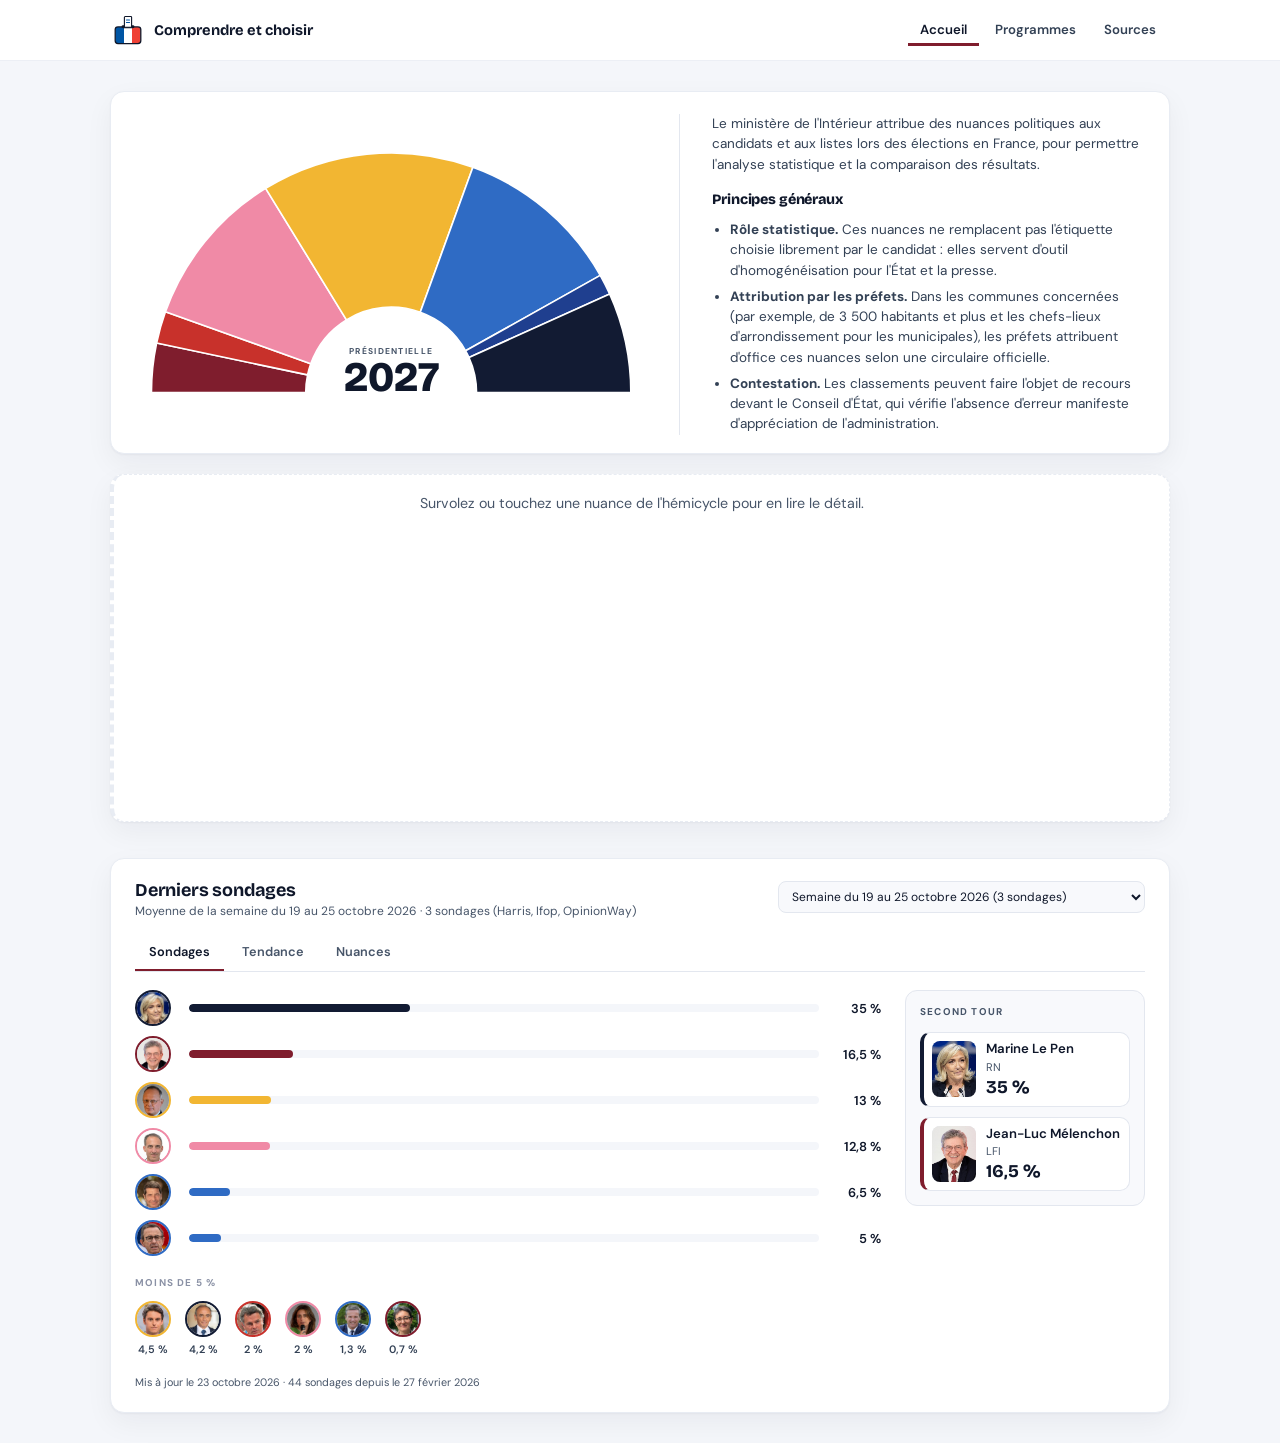
==== commit 0b5948eb: "Page Programmes : filtres, drawer, liens proche/opposé, chiffrage sourcé, icônes de sujet Co-Authore" ====
--- a/index.html
+++ b/index.html
@@ -29,6 +29,7 @@
       </svg><span>Comprendre et choisir</span></a>
     <nav aria-label="Navigation principale">
       <a href="index.html" aria-current="page">Accueil</a>
+      <a href="programmes.html">Programmes</a>
       <a href="sources.html">Sources</a>
     </nav>
   </div>
--- a/style.css
+++ b/style.css
@@ -319,3 +319,143 @@
   .hemi .info.collapsed .info-body{display:flex}
   .hemi .info-body{margin-top:0}
 }
+
+/* Page Programmes */
+.pf{background:var(--card);border:1px solid #E8ECF3;border-radius:14px;padding:14px 18px;box-shadow:0 1px 2px rgba(15,23,42,.04),0 10px 28px rgba(15,23,42,.05);display:flex;flex-direction:column;gap:10px}
+.pf-row{display:flex;align-items:center;gap:14px}
+.pf-label{flex:none;width:64px;font-size:.66rem;font-weight:700;letter-spacing:.12em;text-transform:uppercase;color:#8A91A5}
+.pf-cands,.pf-themes{display:flex;flex-wrap:wrap;gap:8px}
+.pf-cand{position:relative;width:42px;height:42px;padding:0;border:3px solid var(--k);border-radius:50%;background:#fff;cursor:pointer;opacity:.78;transition:opacity .15s,transform .15s,box-shadow .15s}
+.pf-cand img{display:block;width:100%;height:100%;border-radius:50%;object-fit:cover;object-position:top}
+.pf-cand:hover{opacity:1;transform:translateY(-1px)}
+.pf-cand[aria-pressed="true"]{opacity:1;box-shadow:0 0 0 3px #fff,0 0 0 5px var(--k)}
+.pf-cand.is-empty{filter:grayscale(1);opacity:.4}
+.pf-n{position:absolute;right:-6px;bottom:-6px;min-width:20px;height:20px;padding:0 5px;border-radius:999px;background:var(--ink);color:#fff;font-size:.62rem;font-weight:700;line-height:20px;text-align:center}
+.pf-theme{display:inline-flex;align-items:center;gap:6px;font:inherit;font-size:.78rem;font-weight:600;color:var(--ink);background:#fff;border:1px solid var(--line);border-radius:999px;padding:5px 12px;cursor:pointer}
+.pf-theme:hover{border-color:var(--ink)}
+.pf-theme[aria-pressed="true"]{background:var(--ink);color:#fff;border-color:var(--ink)}
+.pf-theme:disabled{opacity:.4;cursor:default}
+.pf-n2{font-size:.68rem;font-weight:700;color:var(--muted)}
+.pf-theme[aria-pressed="true"] .pf-n2{color:#C9D0E0}
+.pf-count{font-size:.78rem;color:var(--muted)}
+@media (max-width:719px){.pf-row{flex-direction:column;align-items:flex-start;gap:8px}.pf-label{width:auto}}
+#parties{display:flex;flex-direction:column;gap:20px}
+.prog-party{background:var(--card);border:1px solid #E8ECF3;border-top:4px solid var(--k);border-radius:14px;padding:18px 20px;box-shadow:0 1px 2px rgba(15,23,42,.04),0 10px 28px rgba(15,23,42,.05);display:flex;flex-direction:column;gap:14px}
+.party-head{display:flex;align-items:center;gap:14px;flex-wrap:wrap}
+.party-photo{width:48px;height:48px;border-radius:50%;object-fit:cover;object-position:top;border:3px solid var(--k)}
+.party-who{flex:1;min-width:160px}
+.party-who h2{font-size:1.15rem}
+.party-sub{font-size:.82rem;color:var(--muted)}
+.party-meta{display:flex;align-items:center;gap:10px}
+.party-status{padding:3px 10px;border-radius:999px;font-size:.7rem;font-weight:700;background:var(--bg);color:var(--soft)}
+.party-status.is-publie{background:#E4F4EA;color:#1F6B3A}
+.party-status.is-partiel{background:#FFF3D6;color:#7A5A00}
+.party-status.is-non-publie,.party-status.is-non-trouve,.party-status.is-non-collecte{background:#FBE3E6;color:#8A1C2F}
+.party-n{font-size:.78rem;color:var(--muted)}
+.party-note{font-size:.84rem;color:var(--soft);background:#F8F9FC;border-radius:10px;padding:10px 12px}
+.pgrid{display:grid;grid-template-columns:repeat(auto-fill,minmax(250px,1fr));gap:12px}
+.pcard{display:flex;flex-direction:column;gap:6px;text-align:left;font:inherit;background:#fff;border:1px solid var(--line);border-left:4px solid var(--k);border-radius:12px;padding:12px 14px;cursor:pointer;transition:box-shadow .15s,transform .15s}
+.pcard:hover{box-shadow:0 8px 22px rgba(15,23,42,.1);transform:translateY(-1px)}
+.pcard:focus-visible{outline:2px solid var(--ink);outline-offset:2px}
+.pcard-top{display:flex;align-items:center;justify-content:space-between;gap:8px}
+.pcard-theme{font-size:.62rem;font-weight:700;letter-spacing:.1em;text-transform:uppercase;color:#8A91A5}
+.pcard-flag{flex:none;padding:1px 7px;border-radius:999px;background:#FFF3D6;color:#7A5A00;font-size:.62rem;font-weight:700}
+.pcard-text{display:-webkit-box;-webkit-line-clamp:2;-webkit-box-orient:vertical;overflow:hidden;min-height:2.8em;font-size:.88rem;line-height:1.4;color:var(--ink)}
+.party-more{align-self:flex-start;font:inherit;font-size:.82rem;font-weight:700;color:var(--ink);background:none;border:1px solid var(--line);border-radius:999px;padding:6px 14px;cursor:pointer}
+.party-more:hover{border-color:var(--ink)}
+body.no-scroll{overflow:hidden}
+.drawer-overlay{position:fixed;inset:0;z-index:40;background:rgba(15,23,42,.38);opacity:0;transition:opacity .2s}
+.drawer-overlay.is-open{opacity:1}
+.drawer{position:fixed;top:0;right:0;bottom:0;z-index:50;width:min(460px,100%);background:#fff;border-left:4px solid var(--k,#6B7280);box-shadow:-12px 0 40px rgba(15,23,42,.18);overflow-y:auto;transform:translateX(100%);transition:transform .2s ease}
+.drawer.is-open{transform:none}
+.drawer[hidden],.drawer-overlay[hidden]{display:none}
+.drawer-head{position:sticky;top:0;display:flex;align-items:center;justify-content:space-between;gap:12px;padding:14px 18px;background:#fff;border-bottom:1px solid var(--line)}
+.drawer-theme{font-size:.66rem;font-weight:700;letter-spacing:.12em;text-transform:uppercase;color:var(--soft)}
+.drawer-close{width:34px;height:34px;border:1px solid var(--line);border-radius:50%;background:#fff;font-size:1.3rem;line-height:1;color:var(--ink);cursor:pointer}
+.drawer-close:hover{border-color:var(--ink)}
+.drawer-body{padding:20px 20px 28px;display:flex;flex-direction:column;gap:16px}
+.drawer-body h2{font-size:1.25rem;line-height:1.3;font-weight:700}
+.drawer-badges{display:flex;flex-wrap:wrap;gap:6px}
+.badge{padding:3px 10px;border-radius:999px;background:var(--bg);font-size:.72rem;font-weight:700;color:var(--soft)}
+.badge-warn{background:#FFF3D6;color:#7A5A00}
+.drawer-who{display:flex;align-items:center;gap:12px;padding:12px;border:1px solid var(--line);border-radius:12px}
+.drawer-who img{width:52px;height:52px;border-radius:50%;object-fit:cover;object-position:top;border:3px solid var(--k)}
+.drawer-who b{display:block;font-size:.95rem}
+.drawer-who span{font-size:.8rem;color:var(--muted)}
+.drawer-source{font-size:.88rem;font-weight:700;color:var(--ink);text-underline-offset:2px;overflow-wrap:anywhere}
+.drawer-note{font-size:.82rem;color:var(--soft);background:#F8F9FC;border-radius:10px;padding:10px 12px}
+.drawer-more h3{font-size:.66rem;font-weight:700;letter-spacing:.12em;text-transform:uppercase;color:#8A91A5;margin-bottom:8px}
+.drawer-more ul{display:flex;flex-direction:column;gap:6px}
+.drawer-more button{width:100%;text-align:left;font:inherit;font-size:.84rem;line-height:1.35;color:var(--ink);background:#F8F9FC;border:1px solid transparent;border-radius:10px;padding:9px 12px;cursor:pointer}
+.drawer-more button:hover{border-color:var(--line);background:#fff}
+
+.pf-select{font:inherit;font-size:.85rem;font-weight:600;color:var(--ink);padding:8px 34px 8px 12px;min-width:min(100%,340px);border:1px solid var(--line);border-radius:10px;background:#fff url("data:image/svg+xml,%3Csvg xmlns='http://www.w3.org/2000/svg' width='12' height='8' viewBox='0 0 12 8'%3E%3Cpath d='M1 1l5 5 5-5' fill='none' stroke='%23475569' stroke-width='1.6' stroke-linecap='round' stroke-linejoin='round'/%3E%3C/svg%3E") no-repeat right 12px center;appearance:none;-webkit-appearance:none;cursor:pointer}
+.pf-select:hover{border-color:var(--ink)}
+.pf-select:focus-visible{outline:2px solid var(--ink);outline-offset:2px}
+.pf-all{height:42px;padding:0 14px;font:inherit;font-size:.8rem;font-weight:700;color:var(--ink);background:#fff;border:1px solid var(--line);border-radius:999px;cursor:pointer}
+.pf-all:hover{border-color:var(--ink)}
+.pf-cand[aria-pressed="false"]{filter:grayscale(1);opacity:.4}
+.pf-all[aria-pressed="true"]{background:var(--ink);color:#fff;border-color:var(--ink)}
+.pf-cands{align-items:center}
+
+/* Badges de thèmes (icônes Phosphor) */
+.tbadge{display:inline-grid;place-items:center;flex:none;width:26px;height:26px;border-radius:50%;background:var(--c,#6B7280)}
+.tbadge::before{content:"";width:14px;height:14px;background:#fff;-webkit-mask:var(--icon) center/contain no-repeat;mask:var(--icon) center/contain no-repeat}
+.tbadge-lg{width:34px;height:34px}
+.tbadge-lg::before{width:19px;height:19px}
+.pf-theme-wrap{display:inline-flex;align-items:center;gap:10px}
+.pcard-top{justify-content:space-between}
+.drawer-theme{display:inline-flex;align-items:center;gap:10px}
+
+/* Combobox des thèmes (sélection multiple) */
+.pf-combo{position:relative;min-width:0}
+.pf-combo-btn{display:flex;align-items:center;gap:10px;min-width:min(100%,340px);padding:7px 12px;font:inherit;font-size:.85rem;font-weight:600;color:var(--ink);background:#fff;border:1px solid var(--line);border-radius:10px;cursor:pointer;text-align:left}
+.pf-combo-btn:hover,.pf-combo-btn[aria-expanded="true"]{border-color:var(--ink)}
+.pf-combo-btn:focus-visible{outline:2px solid var(--ink);outline-offset:2px}
+.pf-combo-badges{display:flex;flex:none}
+.pf-combo-badges .tbadge{width:22px;height:22px;box-shadow:0 0 0 2px #fff}
+.pf-combo-badges .tbadge::before{width:12px;height:12px}
+.pf-combo-badges .tbadge+.tbadge{margin-left:-6px}
+.pf-combo-text{flex:1;min-width:0;overflow:hidden;text-overflow:ellipsis;white-space:nowrap}
+.pf-combo-chev{flex:none;width:12px;height:8px;background:url("data:image/svg+xml,%3Csvg xmlns='http://www.w3.org/2000/svg' width='12' height='8' viewBox='0 0 12 8'%3E%3Cpath d='M1 1l5 5 5-5' fill='none' stroke='%23475569' stroke-width='1.6' stroke-linecap='round' stroke-linejoin='round'/%3E%3C/svg%3E") center/contain no-repeat;transition:transform .15s}
+.pf-combo-btn[aria-expanded="true"] .pf-combo-chev{transform:rotate(180deg)}
+.pf-combo-pop{position:absolute;left:0;top:calc(100% + 6px);z-index:30;width:min(380px,calc(100vw - 48px));background:#fff;border:1px solid var(--line);border-radius:12px;box-shadow:0 16px 40px rgba(15,23,42,.16);overflow:hidden}
+.pf-combo-pop[hidden]{display:none}
+.pf-combo-list{max-height:340px;overflow-y:auto;padding:6px;outline:none}
+.pf-combo-opt{display:flex;align-items:center;gap:10px;padding:8px 10px;border-radius:8px;font-size:.84rem;cursor:pointer;user-select:none}
+.pf-combo-opt.is-active{background:#F1F4F9}
+.pf-combo-list:focus-visible .pf-combo-opt.is-active{box-shadow:inset 0 0 0 2px var(--ink)}
+.pf-combo-opt[aria-disabled="true"]{opacity:.4;cursor:default}
+.pf-check{flex:none;width:16px;height:16px;border:1.5px solid #94A3B8;border-radius:4px;background:#fff;display:grid;place-items:center}
+.pf-combo-opt[aria-selected="true"] .pf-check{background:var(--ink);border-color:var(--ink)}
+.pf-combo-opt[aria-selected="true"] .pf-check::after{content:"";width:8px;height:4px;border-left:2px solid #fff;border-bottom:2px solid #fff;transform:rotate(-45deg) translate(1px,-1px)}
+.pf-opt-label{flex:1;min-width:0;font-weight:600;color:var(--ink)}
+.pf-opt-n{font-size:.72rem;font-weight:700;color:var(--muted)}
+.pf-combo-foot{padding:8px 10px;border-top:1px solid var(--line);background:#F8F9FC}
+.pf-combo-clear{font:inherit;font-size:.78rem;font-weight:700;color:var(--soft);background:none;border:0;cursor:pointer;padding:2px 4px}
+.pf-combo-clear:hover{color:var(--ink);text-decoration:underline}
+
+.drawer-amount{margin-top:14px;font-size:.84rem;font-weight:600;color:var(--ink)}
+.drawer-links{display:flex;gap:18px;margin-top:18px;padding-top:16px;border-top:1px solid var(--line)}
+.dl h3{font-size:.66rem;font-weight:700;letter-spacing:.12em;text-transform:uppercase;color:#8A91A5;margin-bottom:8px}
+.dl-btn{width:44px;height:44px;padding:0;border-radius:50%;border:3px solid var(--k,#6B7280);background:#fff;cursor:pointer;overflow:hidden}
+.dl-btn img{width:100%;height:100%;object-fit:cover;display:block}
+.dl-btn:hover{transform:scale(1.06)}
+.dl-btn:focus-visible{outline:2px solid var(--ink);outline-offset:2px}
+
+.drawer-cost{margin-top:18px;padding:14px;border:1px solid var(--line);border-radius:12px;background:#F8F9FC}
+.drawer-cost h3{font-size:.66rem;font-weight:700;letter-spacing:.12em;text-transform:uppercase;color:#8A91A5;margin-bottom:8px}
+.dc-amount{font-size:.9rem;font-weight:600;line-height:1.4;color:var(--ink)}
+.dc-real{margin-top:8px;font-size:.84rem;line-height:1.45;color:var(--soft)}
+.dc-level{display:inline-block;margin-right:8px;padding:1px 8px;border-radius:999px;font-size:.72rem;font-weight:700;background:#E5E7EB;color:var(--ink)}
+.dc-level[data-l="Faible"]{background:#FDE2E0;color:#9B1C1C}
+.dc-level[data-l="Moyen"]{background:#FEF0C7;color:#8A5A00}
+.dc-level[data-l="Élevé"]{background:#DCFCE7;color:#166534}
+.dc-src{margin-top:10px;display:flex;flex-direction:column;gap:4px;font-size:.78rem}
+.dc-src a{color:var(--ink)}
+
+.drawer{width:100%}
+@media (min-width:721px){.drawer{width:50vw}}
+.drawer-more ul{flex-direction:row;gap:8px}
+.drawer-more li{flex:1 1 0;min-width:0}
+.drawer-more button{height:100%;font-size:.8rem}
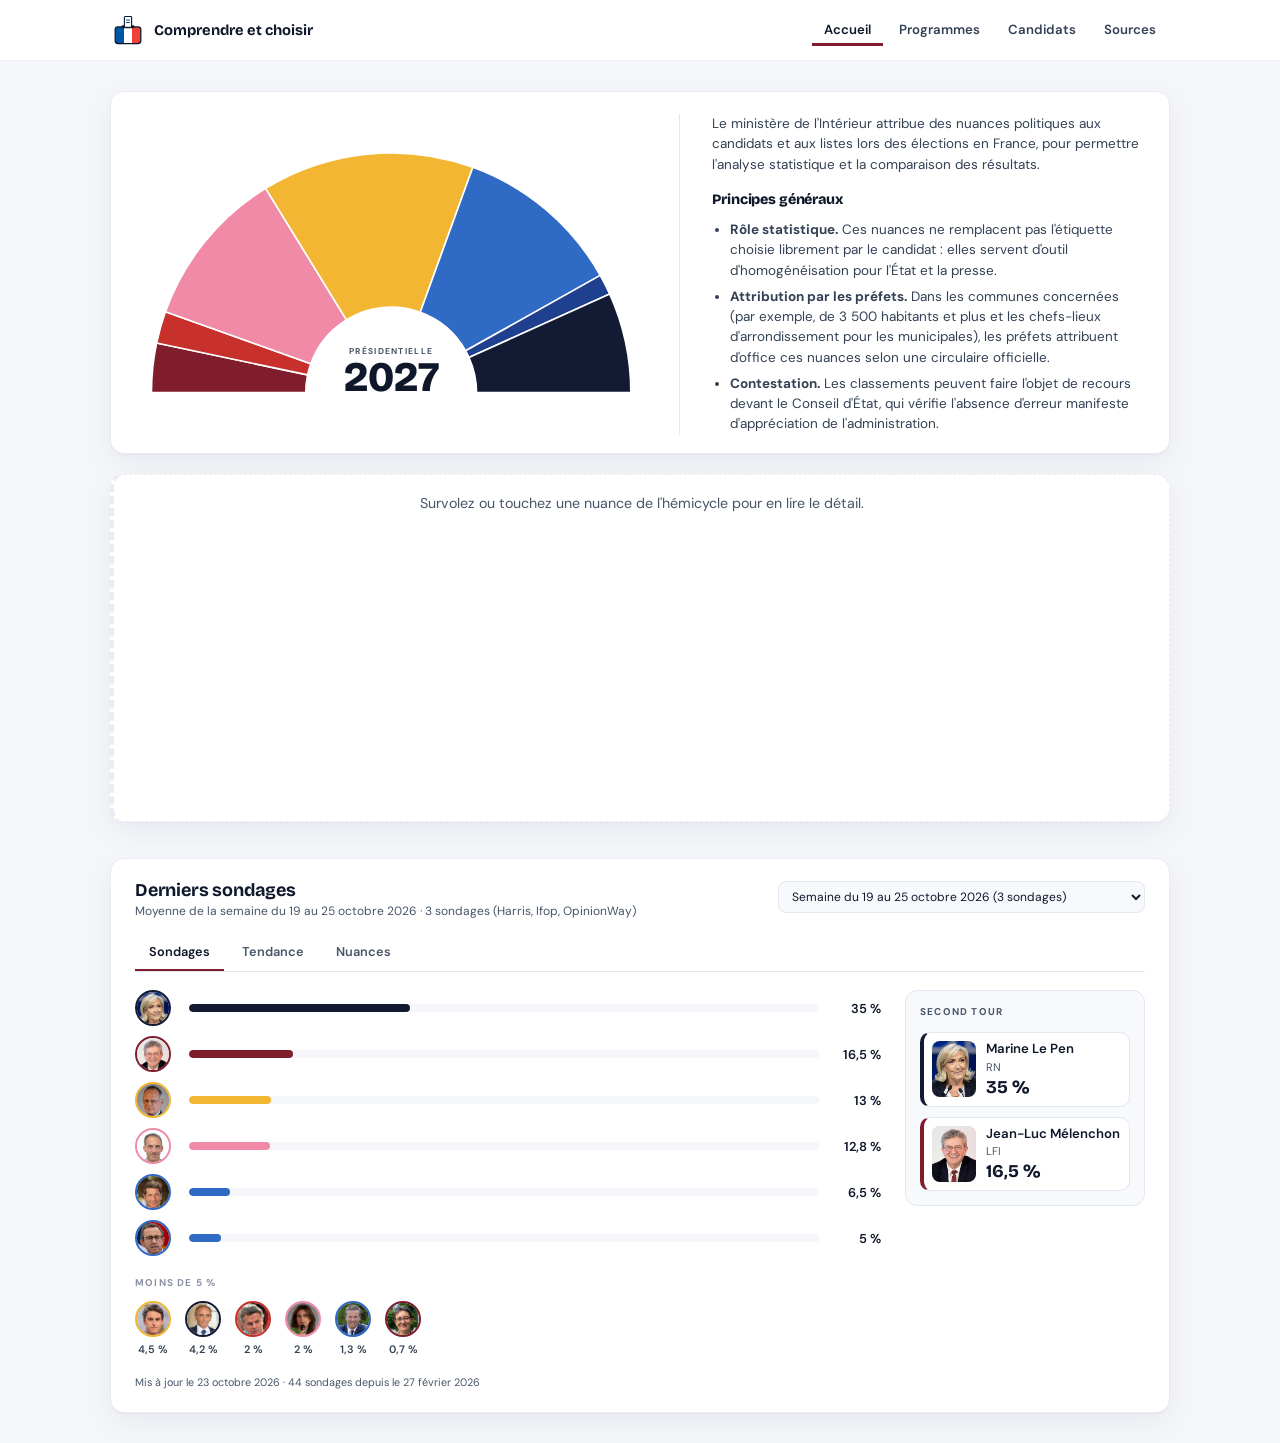
==== commit 64fd881b: "Drawer : liens proches/opposés multiples et symétriques Co-Authored-By: Claude Sonnet 5.5 <noreply@a" ====
--- a/index.html
+++ b/index.html
@@ -30,6 +30,7 @@
     <nav aria-label="Navigation principale">
       <a href="index.html" aria-current="page">Accueil</a>
       <a href="programmes.html">Programmes</a>
+      <a href="candidats.html">Candidats</a>
       <a href="sources.html">Sources</a>
     </nav>
   </div>
--- a/style.css
+++ b/style.css
@@ -459,3 +459,73 @@
 .drawer-more ul{flex-direction:row;gap:8px}
 .drawer-more li{flex:1 1 0;min-width:0}
 .drawer-more button{height:100%;font-size:.8rem}
+
+.dl-list{display:flex;flex-wrap:wrap;gap:8px}
+
+/* Fiches candidats */
+.cd-intro{font-size:1.02rem;color:var(--soft);max-width:60ch}
+.cd-grid{display:grid;grid-template-columns:repeat(auto-fill,minmax(260px,1fr));gap:12px}
+.cd-card{width:100%;display:grid;grid-template-columns:auto 1fr auto;align-items:center;gap:14px;text-align:left;font:inherit;color:var(--ink);background:#fff;border:1px solid var(--line);border-left:4px solid var(--k);border-radius:14px;padding:12px 14px;cursor:pointer;transition:box-shadow .15s,transform .15s}
+.cd-card:hover{box-shadow:0 8px 22px rgba(15,23,42,.1);transform:translateY(-1px)}
+.cd-card:focus-visible{outline:2px solid var(--ink);outline-offset:2px}
+.cd-card-pic{position:relative;width:64px;height:64px}
+.cd-card-pic>img:first-child{width:100%;height:100%;border-radius:50%;object-fit:cover;object-position:top;border:3px solid var(--k);background:var(--line)}
+.cd-logo{width:26px;height:26px;border-radius:50%;background:#fff;border:1px solid var(--line);object-fit:contain;padding:3px}
+.cd-card-pic .cd-logo{position:absolute;right:-6px;bottom:-4px;box-shadow:0 1px 3px rgba(15,23,42,.25)}
+.cd-card-txt{display:flex;flex-direction:column;gap:2px;min-width:0;line-height:1.25}
+.cd-card-txt b{font-size:.98rem}
+.cd-card-party{font-size:.8rem;color:var(--muted)}
+.cd-nuance{display:inline-flex;align-items:center;gap:6px;align-self:flex-start;margin-top:3px;padding:2px 9px 2px 7px;border-radius:999px;background:#F3F5F9;font-size:.72rem;font-weight:700;color:var(--soft);white-space:nowrap}
+.cd-nuance i{width:9px;height:9px;border-radius:50%;background:var(--k)}
+.cd-card-poll{display:flex;flex-direction:column;align-items:flex-end;line-height:1.1}
+.cd-card-poll b{font-family:var(--display);font-size:1.25rem}
+.cd-card-poll small{font-size:.66rem;color:var(--muted)}
+
+/* Drawer large : 50 % de l'écran sur ordinateur, plein écran sur mobile */
+.drawer-wide{width:50vw;min-width:480px}
+@media (max-width:900px){.drawer-wide{width:100%;min-width:0}}
+.cd-id{display:flex;align-items:center;gap:16px}
+.cd-photo{width:84px;height:84px;border-radius:50%;object-fit:cover;object-position:top;border:4px solid var(--k);flex:none;background:var(--line)}
+.cd-id-text{display:flex;flex-direction:column;gap:4px;min-width:0}
+.cd-id-text h2{font-size:1.5rem}
+.cd-born{font-size:.82rem;color:var(--muted)}
+.cd-party{display:flex;align-items:center;flex-wrap:wrap;gap:8px;font-size:.88rem}
+.cd-party .cd-nuance{margin-top:0}
+.cd-poll{background:#F8F9FC;border-radius:12px;padding:14px 16px;display:flex;flex-direction:column;gap:6px}
+.cd-poll h3,.cd-h{font-size:.66rem;font-weight:700;letter-spacing:.12em;text-transform:uppercase;color:#8A91A5}
+.cd-poll-row{display:flex;align-items:center;gap:16px;flex-wrap:wrap}
+.cd-poll-val{font-family:var(--display);font-size:2.4rem;line-height:1;color:var(--ink)}
+.cd-poll-meta{display:flex;flex-direction:column;font-size:.86rem;font-weight:600}
+.cd-delta{font-size:.78rem;font-weight:700;color:var(--muted)}
+.cd-delta.up{color:#1F6B3A}.cd-delta.down{color:#8A1C2F}
+.cd-poll-src,.cd-poll-none{font-size:.78rem;color:var(--muted)}
+.drawer-body .tabs{margin-bottom:0}
+.cd-bio{font-size:.98rem;line-height:1.6}
+.cd-h{margin:18px 0 10px}
+.cd-timeline{display:flex;flex-direction:column;gap:8px;border-left:2px solid var(--line);margin-left:6px;padding-left:16px}
+.cd-timeline li{position:relative;display:flex;gap:12px;font-size:.88rem}
+.cd-timeline li::before{content:"";position:absolute;left:-23px;top:.5em;width:10px;height:10px;border-radius:50%;background:#fff;border:2px solid var(--k)}
+.cd-timeline b{flex:none;width:2.6em;font-variant-numeric:tabular-nums}
+.cd-src{margin-top:18px;font-size:.84rem;color:var(--muted)}
+.cd-src a,.cd-res-link{color:var(--ink);font-weight:700;text-underline-offset:2px}
+.cd-lead{font-size:.88rem;color:var(--soft);margin-bottom:12px}
+.cd-res{display:flex;flex-direction:column;gap:10px}
+.cd-res-item{border:1px solid var(--line);border-left:4px solid var(--k);border-radius:12px;padding:12px 14px;display:flex;flex-direction:column;gap:4px}
+.cd-res-head{display:flex;justify-content:space-between;align-items:baseline;gap:8px}
+.cd-res-head b{font-family:var(--display);font-size:1.15rem}
+.cd-res-link{font-size:.76rem}
+.cd-res-who{font-size:.88rem;font-weight:600}
+.cd-res-line{display:flex;align-items:center;gap:12px}
+.cd-res-line>b{flex:none;min-width:4.5em;text-align:right;font-variant-numeric:tabular-nums}
+.cd-res-bar{flex:1;height:10px;border-radius:999px;background:#EEF1F6;overflow:hidden}
+.cd-res-bar span{display:block;height:100%;background:var(--k);border-radius:999px}
+.cd-res-sub,.cd-res-note,.cd-res-none{font-size:.8rem;color:var(--muted)}
+.cd-note{margin-top:14px;font-size:.82rem;color:var(--soft);background:#F8F9FC;border-radius:10px;padding:10px 12px}
+@media (max-width:420px){.cd-card{grid-template-columns:auto 1fr}.cd-card-poll{grid-column:2;flex-direction:row;align-items:baseline;gap:6px}}
+
+/* En-tête : quatre liens sur petit écran */
+@media (max-width:640px){
+  .brand span{position:absolute;width:1px;height:1px;overflow:hidden;clip:rect(0 0 0 0);white-space:nowrap}
+  .site-header nav{gap:0}
+  .site-header nav a{padding:6px 9px;font-size:.84rem}
+}
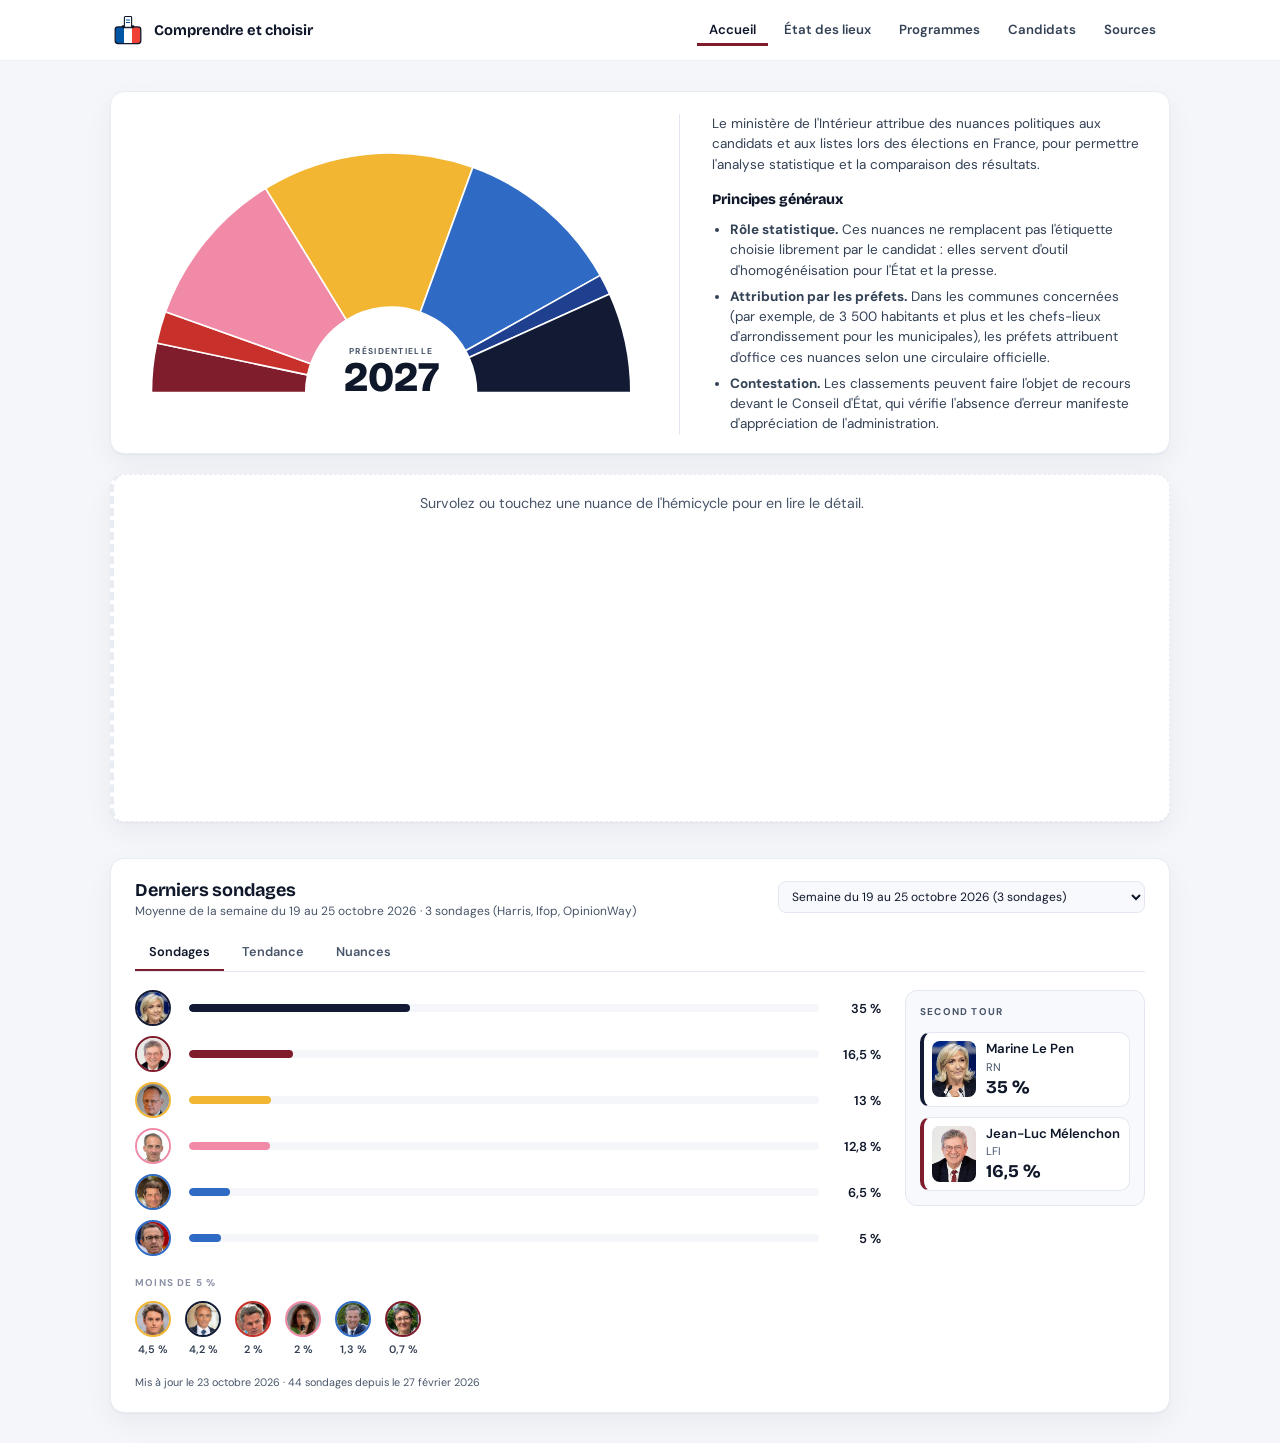
==== commit 50055643: "Page État des lieux : rubriques chiffrées, impôts, comparaisons européennes et parts du budget Co-Au" ====
--- a/index.html
+++ b/index.html
@@ -29,6 +29,7 @@
       </svg><span>Comprendre et choisir</span></a>
     <nav aria-label="Navigation principale">
       <a href="index.html" aria-current="page">Accueil</a>
+      <a href="situation.html">État des lieux</a>
       <a href="programmes.html">Programmes</a>
       <a href="candidats.html">Candidats</a>
       <a href="sources.html">Sources</a>
@@ -94,10 +95,10 @@
       <div class="blk candidates">
         <h4>Candidats</h4>
         <ul class="cands">
-          <li class="cand"><span class="pic"><img class="photo" src="photos/arthaud.jpg" alt="Nathalie Arthaud"><img class="badge" src="logos/lo.svg" alt="Lutte ouvrière" title="Lutte ouvrière"></span><span class="name">Nathalie Arthaud</span></li>
-          <li class="cand"><span class="pic"><img class="photo" src="photos/kazib.jpg" alt="Anasse Kazib"><img class="badge" src="logos/rp.png" alt="Révolution permanente" title="Révolution permanente"></span><span class="name">Anasse Kazib</span></li>
-          <li class="cand"><span class="pic"><img class="photo" src="photos/labib.jpg" alt="Selma Labib"><img class="badge" src="logos/npa.svg" alt="NPA – Révolutionnaires" title="NPA – Révolutionnaires"></span><span class="name">Selma Labib</span></li>
-          <li class="cand"><span class="pic"><img class="photo" src="photos/melenchon.jpg" alt="Jean-Luc Mélenchon"><img class="badge" src="logos/lfi.svg" alt="La France insoumise" title="La France insoumise"></span><span class="name">Jean-Luc Mélenchon</span></li>
+          <li class="cand"><a href="candidats.html#arthaud" aria-label="Fiche de Nathalie Arthaud"><span class="pic"><img class="photo" src="photos/arthaud.jpg" alt="Nathalie Arthaud"><img class="badge" src="logos/lo.svg" alt="Lutte ouvrière" title="Lutte ouvrière"></span><span class="name">Nathalie Arthaud</span></a></li>
+          <li class="cand"><a href="candidats.html#kazib" aria-label="Fiche de Anasse Kazib"><span class="pic"><img class="photo" src="photos/kazib.jpg" alt="Anasse Kazib"><img class="badge" src="logos/rp.png" alt="Révolution permanente" title="Révolution permanente"></span><span class="name">Anasse Kazib</span></a></li>
+          <li class="cand"><a href="candidats.html#labib" aria-label="Fiche de Selma Labib"><span class="pic"><img class="photo" src="photos/labib.jpg" alt="Selma Labib"><img class="badge" src="logos/npa.svg" alt="NPA – Révolutionnaires" title="NPA – Révolutionnaires"></span><span class="name">Selma Labib</span></a></li>
+          <li class="cand"><a href="candidats.html#melenchon" aria-label="Fiche de Jean-Luc Mélenchon"><span class="pic"><img class="photo" src="photos/melenchon.jpg" alt="Jean-Luc Mélenchon"><img class="badge" src="logos/lfi.svg" alt="La France insoumise" title="La France insoumise"></span><span class="name">Jean-Luc Mélenchon</span></a></li>
         </ul>
       </div>
     </article>
@@ -117,7 +118,7 @@
       <div class="blk candidates">
         <h4>Candidats</h4>
         <ul class="cands">
-          <li class="cand"><span class="pic"><img class="photo" src="photos/roussel.jpg" alt="Fabien Roussel"><img class="badge" src="logos/pcf.svg" alt="Parti communiste français" title="Parti communiste français"></span><span class="name">Fabien Roussel</span></li>
+          <li class="cand"><a href="candidats.html#roussel" aria-label="Fiche de Fabien Roussel"><span class="pic"><img class="photo" src="photos/roussel.jpg" alt="Fabien Roussel"><img class="badge" src="logos/pcf.svg" alt="Parti communiste français" title="Parti communiste français"></span><span class="name">Fabien Roussel</span></a></li>
         </ul>
       </div>
     </article>
@@ -141,9 +142,9 @@
       <div class="blk candidates">
         <h4>Candidats</h4>
         <ul class="cands">
-          <li class="cand"><span class="pic"><img class="photo" src="photos/glucksmann.jpg" alt="Raphaël Glucksmann"><img class="badge" src="logos/pp.svg" alt="Place publique" title="Place publique"></span><span class="name">Raphaël Glucksmann</span></li>
-          <li class="cand"><span class="pic"><img class="photo" src="photos/bouamrane.jpg" alt="Karim Bouamrane"><img class="badge" src="logos/ps.png" alt="Parti socialiste" title="Parti socialiste"></span><span class="name">Karim Bouamrane</span></li>
-          <li class="cand"><span class="pic"><img class="photo" src="photos/tondelier.jpg" alt="Marine Tondelier"><img class="badge" src="logos/ecologistes.svg" alt="Les Écologistes" title="Les Écologistes"></span><span class="name">Marine Tondelier</span></li>
+          <li class="cand"><a href="candidats.html#glucksmann" aria-label="Fiche de Raphaël Glucksmann"><span class="pic"><img class="photo" src="photos/glucksmann.jpg" alt="Raphaël Glucksmann"><img class="badge" src="logos/pp.svg" alt="Place publique" title="Place publique"></span><span class="name">Raphaël Glucksmann</span></a></li>
+          <li class="cand"><a href="candidats.html#bouamrane" aria-label="Fiche de Karim Bouamrane"><span class="pic"><img class="photo" src="photos/bouamrane.jpg" alt="Karim Bouamrane"><img class="badge" src="logos/ps.png" alt="Parti socialiste" title="Parti socialiste"></span><span class="name">Karim Bouamrane</span></a></li>
+          <li class="cand"><a href="candidats.html#tondelier" aria-label="Fiche de Marine Tondelier"><span class="pic"><img class="photo" src="photos/tondelier.jpg" alt="Marine Tondelier"><img class="badge" src="logos/ecologistes.svg" alt="Les Écologistes" title="Les Écologistes"></span><span class="name">Marine Tondelier</span></a></li>
         </ul>
       </div>
     </article>
@@ -166,8 +167,8 @@
       <div class="blk candidates">
         <h4>Candidats</h4>
         <ul class="cands">
-          <li class="cand"><span class="pic"><img class="photo" src="photos/philippe.jpg" alt="Édouard Philippe"><img class="badge" src="logos/horizons.svg" alt="Horizons" title="Horizons"></span><span class="name">Édouard Philippe</span></li>
-          <li class="cand"><span class="pic"><img class="photo" src="photos/attal.jpg" alt="Gabriel Attal"><img class="badge" src="logos/renaissance.svg" alt="Renaissance" title="Renaissance"></span><span class="name">Gabriel Attal</span></li>
+          <li class="cand"><a href="candidats.html#philippe" aria-label="Fiche de Édouard Philippe"><span class="pic"><img class="photo" src="photos/philippe.jpg" alt="Édouard Philippe"><img class="badge" src="logos/horizons.svg" alt="Horizons" title="Horizons"></span><span class="name">Édouard Philippe</span></a></li>
+          <li class="cand"><a href="candidats.html#attal" aria-label="Fiche de Gabriel Attal"><span class="pic"><img class="photo" src="photos/attal.jpg" alt="Gabriel Attal"><img class="badge" src="logos/renaissance.svg" alt="Renaissance" title="Renaissance"></span><span class="name">Gabriel Attal</span></a></li>
         </ul>
       </div>
     </article>
@@ -189,9 +190,9 @@
       <div class="blk candidates">
         <h4>Candidats</h4>
         <ul class="cands">
-          <li class="cand"><span class="pic"><img class="photo" src="photos/retailleau.jpg" alt="Bruno Retailleau"><img class="badge" src="logos/lr.svg" alt="Les Républicains" title="Les Républicains"></span><span class="name">Bruno Retailleau</span></li>
-          <li class="cand"><span class="pic"><img class="photo" src="photos/lisnard.jpg" alt="David Lisnard"><img class="badge" src="logos/nouvelle-energie.png" alt="Nouvelle Énergie" title="Nouvelle Énergie"></span><span class="name">David Lisnard</span></li>
-          <li class="cand"><span class="pic"><img class="photo" src="photos/dupontaignan.jpg" alt="Nicolas Dupont-Aignan"><img class="badge" src="logos/dlf.png" alt="Debout la France" title="Debout la France"></span><span class="name">Nicolas Dupont-Aignan</span></li>
+          <li class="cand"><a href="candidats.html#retailleau" aria-label="Fiche de Bruno Retailleau"><span class="pic"><img class="photo" src="photos/retailleau.jpg" alt="Bruno Retailleau"><img class="badge" src="logos/lr.svg" alt="Les Républicains" title="Les Républicains"></span><span class="name">Bruno Retailleau</span></a></li>
+          <li class="cand"><a href="candidats.html#lisnard" aria-label="Fiche de David Lisnard"><span class="pic"><img class="photo" src="photos/lisnard.jpg" alt="David Lisnard"><img class="badge" src="logos/nouvelle-energie.png" alt="Nouvelle Énergie" title="Nouvelle Énergie"></span><span class="name">David Lisnard</span></a></li>
+          <li class="cand"><a href="candidats.html#dupontaignan" aria-label="Fiche de Nicolas Dupont-Aignan"><span class="pic"><img class="photo" src="photos/dupontaignan.jpg" alt="Nicolas Dupont-Aignan"><img class="badge" src="logos/dlf.png" alt="Debout la France" title="Debout la France"></span><span class="name">Nicolas Dupont-Aignan</span></a></li>
         </ul>
       </div>
     </article>
@@ -233,8 +234,8 @@
       <div class="blk candidates">
         <h4>Candidats</h4>
         <ul class="cands">
-          <li class="cand"><span class="pic"><img class="photo" src="photos/lepen.jpg" alt="Marine Le Pen"><img class="badge" src="logos/rn.svg" alt="Rassemblement national" title="Rassemblement national"></span><span class="name">Marine Le Pen</span></li>
-          <li class="cand"><span class="pic"><img class="photo" src="photos/zemmour.jpg" alt="Éric Zemmour"><img class="badge" src="logos/reconquete.svg" alt="Reconquête" title="Reconquête"></span><span class="name">Éric Zemmour</span></li>
+          <li class="cand"><a href="candidats.html#lepen" aria-label="Fiche de Marine Le Pen"><span class="pic"><img class="photo" src="photos/lepen.jpg" alt="Marine Le Pen"><img class="badge" src="logos/rn.svg" alt="Rassemblement national" title="Rassemblement national"></span><span class="name">Marine Le Pen</span></a></li>
+          <li class="cand"><a href="candidats.html#zemmour" aria-label="Fiche de Éric Zemmour"><span class="pic"><img class="photo" src="photos/zemmour.jpg" alt="Éric Zemmour"><img class="badge" src="logos/reconquete.svg" alt="Reconquête" title="Reconquête"></span><span class="name">Éric Zemmour</span></a></li>
         </ul>
       </div>
     </article>
--- a/style.css
+++ b/style.css
@@ -529,3 +529,158 @@
   .site-header nav{gap:0}
   .site-header nav a{padding:6px 9px;font-size:.84rem}
 }
+
+.cd-mandats{display:flex;flex-direction:column;gap:6px}
+.cd-mandats li{display:flex;gap:12px;font-size:.88rem;padding:7px 10px;background:#F8F9FC;border-radius:8px}
+.cd-mandats b{flex:none;width:7.5em;font-variant-numeric:tabular-nums}
+.cd-none{font-size:.86rem;color:var(--muted)}
+.cd-res-round{flex:none;width:5.6em;font-size:.76rem;color:var(--muted)}
+.cd-bio+.cd-bio{margin-top:12px}
+
+.cd-term{font:inherit;color:inherit;background:none;border:0;padding:0;cursor:help;border-bottom:1.5px dotted var(--k,#6B7280);font-weight:600}
+.cd-term:hover,.cd-term[aria-expanded="true"]{background:#F1F4F9}
+.cd-term:focus-visible{outline:2px solid var(--ink);outline-offset:1px;border-radius:2px}
+.cd-term-card{display:flex;flex-direction:column;gap:2px;margin:8px 0 4px;padding:10px 12px;font-size:.84rem;line-height:1.45;background:#F8F9FC;border-left:3px solid var(--k,#6B7280);border-radius:8px}
+.cd-term-card[hidden]{display:none}
+.cd-bio{margin-top:12px}.cd-bio:first-child{margin-top:0}
+
+.cand a{display:flex;flex-direction:column;gap:2px;color:inherit;text-decoration:none}
+.cand a:hover .name{text-decoration:underline}
+.cand a:hover .photo{box-shadow:0 4px 14px rgba(15,23,42,.18)}
+.cand a:focus-visible{outline:2px solid var(--ink);outline-offset:3px;border-radius:12px}
+
+.sit-nav{display:flex;flex-wrap:wrap;gap:8px}
+.sit-nav a{display:inline-flex;align-items:center;gap:8px;padding:7px 14px;border-radius:999px;background:#fff;border:1px solid var(--line);font-size:.85rem;font-weight:700;color:var(--ink);text-decoration:none}
+.sit-nav a:hover{border-color:var(--ink)}
+.dot{display:inline-block;width:8px;height:8px;border-radius:50%;flex:none}
+#sit{display:flex;flex-direction:column;gap:24px}
+.sit-sec{scroll-margin-top:90px;padding:24px 16px;border-radius:24px;background:color-mix(in srgb,var(--c) 6%,#fff)}
+.sit-head{display:flex;align-items:center;gap:14px}
+.sit-head h2{font-size:1.5rem;color:var(--c)}
+.sit-head .sit-ico{width:44px;height:44px;border-radius:14px;background:var(--c);box-shadow:0 6px 14px color-mix(in srgb,var(--c) 30%,transparent);position:relative}
+.sit-ico::before{content:"";position:absolute;inset:11px;background:#fff;-webkit-mask:var(--icon) center/contain no-repeat;mask:var(--icon) center/contain no-repeat}
+.sit-intro{margin:12px 0 18px;max-width:none;text-align:justify;hyphens:auto;font-size:.92rem;line-height:1.55;color:var(--soft)}
+.stats{display:grid;grid-template-columns:repeat(2,1fr);gap:12px}
+.stat{position:relative;display:flex;flex-direction:column;gap:6px;padding:18px;background:#fff;border-radius:16px;overflow:hidden}
+.stat-wide{grid-column:1/-1}
+.stat-v{font-family:'Bricolage Grotesque',sans-serif;font-weight:800;font-size:1.7rem;line-height:1.1;letter-spacing:-.02em;color:var(--c)}
+.stat-label{font-size:.9rem;font-weight:700;line-height:1.35}
+.stat-d{font-size:.82rem;line-height:1.4;color:var(--soft)}
+.stat-pill{align-self:flex-start;padding:2px 10px;border-radius:999px;font-size:.74rem;font-weight:700;background:color-mix(in srgb,var(--c) 12%,#fff);color:var(--c)}
+.stat-src{margin-top:auto;padding-top:6px;font-size:.74rem;font-weight:700;color:var(--muted);text-decoration:none}
+.stat-src:hover{color:var(--ink);text-decoration:underline}
+.stat-hero{grid-column:1/-1;background:var(--c);color:#fff;padding:22px}
+.stat-hero .stat-v{font-size:2.4rem;color:#fff}
+.stat-hero .stat-d,.stat-hero .stat-src{color:rgba(255,255,255,.85)}
+.stat-hero .stat-pill{background:rgba(255,255,255,.2);color:#fff}
+.stat-hero .sit-ico{position:absolute;right:-14px;top:-14px;width:120px;height:120px}
+.stat-hero .sit-ico::before{inset:0;background:rgba(255,255,255,.16)}
+.donut-row{display:flex;flex-wrap:wrap;align-items:center;gap:24px;margin-top:8px}
+.donut{position:relative;flex:none;width:150px;height:150px;border-radius:50%;display:grid;place-items:center}
+.donut-mid{display:flex;flex-direction:column;align-items:center;justify-content:center;width:96px;height:96px;border-radius:50%;background:#fff;text-align:center;padding:6px}
+.donut-mid b{font-family:'Bricolage Grotesque',sans-serif;font-size:1.3rem;color:var(--c)}
+.donut-mid span{font-size:.62rem;line-height:1.2;color:var(--muted)}
+.legend{flex:1 1 260px;display:flex;flex-direction:column;gap:8px;font-size:.88rem}
+.legend li{display:grid;grid-template-columns:auto 1fr auto;align-items:center;gap:10px}
+.lg-val{font-variant-numeric:tabular-nums;white-space:nowrap}
+.sbars{display:flex;flex-direction:column;gap:12px;margin-top:6px}
+.sbars li{display:grid;grid-template-columns:minmax(120px,220px) 1fr auto;align-items:center;gap:12px;font-size:.86rem}
+.sb-bar{height:16px;border-radius:999px;background:color-mix(in srgb,var(--c) 12%,#fff);overflow:hidden}
+.sb-fill{display:block;height:100%;border-radius:999px;background:var(--c)}
+.sb-val{font-variant-numeric:tabular-nums;white-space:nowrap}
+@media (min-width:721px){
+  .sit-sec{padding:30px}
+  .stats{grid-template-columns:repeat(4,1fr)}
+  .stat-hero{grid-column:span 2}
+  .stat-v{font-size:1.9rem}
+  .stat-hero .stat-v{font-size:2.8rem}
+}
+@media (max-width:720px){.sbars li{grid-template-columns:1fr auto;grid-template-areas:"n v" "b b"}.sb-name{grid-area:n}.sb-val{grid-area:v}.sb-bar{grid-area:b}}
+
+.rules{display:grid;grid-template-columns:1fr;gap:22px;margin:10px 0 6px}
+.rule{display:flex;flex-direction:column;gap:8px}
+.rule-k{font-weight:700;font-size:.95rem}
+.rule-track{position:relative;height:18px;margin:22px 0 4px;border-radius:999px;background:color-mix(in srgb,var(--c) 12%,#fff)}
+.rule-fr{position:absolute;left:0;top:0;bottom:0;border-radius:999px;background:var(--c)}
+.rule-ea{position:absolute;top:-4px;bottom:-4px;width:3px;margin-left:-1px;background:var(--ink);border-radius:2px}
+.rule-ref{position:absolute;top:-6px;bottom:-6px;width:0;border-left:2px dashed #E4572E}
+.rule-ref em{position:absolute;bottom:100%;left:0;transform:translateX(-50%);margin-bottom:2px;white-space:nowrap;font-style:normal;font-size:.7rem;font-weight:700;color:#C2410C}
+.rule-lg{font-size:.86rem;color:var(--soft)}
+.rule-lg b{color:var(--ink)}
+.facts{display:flex;flex-direction:column;gap:8px;margin-top:14px;padding-top:14px;border-top:1px solid color-mix(in srgb,var(--c) 18%,#fff);font-size:.88rem;line-height:1.5;list-style:disc;padding-left:18px}
+.facts .stat-src{display:inline;margin:0;padding:0}
+@media (min-width:721px){.rules{grid-template-columns:1fr 1fr;gap:32px}}
+.rule-ea::after{content:"Zone euro";position:absolute;top:100%;left:50%;transform:translateX(-50%);margin-top:3px;white-space:nowrap;font-size:.68rem;font-weight:700;color:var(--ink)}
+.rule-track{margin-bottom:22px}
+
+.tbl-wrap{overflow-x:auto;margin-top:6px}
+.tbl{width:100%;border-collapse:collapse;font-size:.86rem;min-width:640px}
+.tbl th,.tbl td{padding:9px 10px;text-align:right;border-bottom:1px solid color-mix(in srgb,var(--c) 14%,#fff);font-variant-numeric:tabular-nums}
+.tbl thead th{font-size:.72rem;font-weight:700;color:var(--soft);vertical-align:bottom}
+.tbl th:first-child,.tbl td:first-child,.tbl th:nth-child(2),.tbl td:nth-child(2){text-align:left}
+.tbl tbody th{font-weight:700;color:var(--c)}
+
+.rank li.is-fr .sb-name,.rank li.is-fr .sb-val{font-weight:800;color:var(--c)}
+.rank li.is-fr{background:color-mix(in srgb,var(--c) 10%,#fff);border-radius:8px;margin:0 -8px;padding:3px 8px}
+.rank li.is-eu .sb-name{font-weight:700}
+.rank li:not(.is-fr) .sb-name{font-weight:400}
+.rank li.is-eu{padding-bottom:8px;margin-bottom:2px;border-bottom:1px solid color-mix(in srgb,var(--c) 18%,#fff)}
+.rank{gap:6px}
+.rank .sb-bar{height:12px}
+.rank .sb-fill.over{background:#E4572E}
+
+.rank .sb-fill.over{background:var(--c)}
+.rank-div .sb-bar{position:relative;overflow:visible;background:color-mix(in srgb,var(--c) 8%,#fff)}
+.rank-div .sb-bar::before{content:"";position:absolute;left:50%;top:-3px;bottom:-3px;width:2px;margin-left:-1px;background:var(--ink);z-index:1}
+.rank-div .sb-fill{position:absolute;top:0;bottom:0;border-radius:0}
+.rank-div .sb-fill.neg{right:50%;background:#D64545;border-radius:999px 0 0 999px}
+.rank-div .sb-fill.pos{left:50%;background:#2F6BC4;border-radius:0 999px 999px 0}
+.rank-axis{font-size:.72rem;font-weight:400;color:var(--muted)}
+.rank-scale{display:flex;justify-content:space-between}
+.rank-scale i{font-style:normal}
+
+.rank li{grid-template-columns:minmax(120px,220px) minmax(0,1fr) 5.5rem}
+.rank .sb-val{text-align:right}
+@media (max-width:720px){.rank li{grid-template-columns:1fr auto}}
+
+@media (min-width:721px){.sbars.nowrap li{grid-template-columns:20rem minmax(0,1fr) 7.5rem}.sbars.nowrap .sb-name{white-space:nowrap}.sbars.nowrap .sb-val{text-align:right}}
+
+.info-i{display:inline-grid;place-items:center;width:16px;height:16px;margin-left:5px;padding:0;border:1.5px solid var(--muted);border-radius:50%;background:#fff;color:var(--muted);font:700 .62rem/1 'DM Sans',sans-serif;cursor:help;vertical-align:middle}
+.info-i:hover,.info-i:focus-visible{border-color:var(--ink);color:var(--ink);outline:none}
+.tip{position:fixed;z-index:80;padding:10px 12px;border-radius:10px;background:var(--ink);color:#fff;font-size:.78rem;font-weight:400;line-height:1.4;text-align:left;box-shadow:0 8px 24px rgba(15,23,42,.25);pointer-events:none}
+
+.rank .sb-bar{position:relative;overflow:visible}
+.rank .sb-fill.neg{background:#D64545}
+.rank .sb-fill.pos{background:#2F6BC4}
+.sb-ref{position:absolute;top:-3px;bottom:-3px;width:0;border-left:2px dashed var(--ink);z-index:1}
+.rank-scale-lin{position:relative;height:1.1em}
+.rank-scale-lin i{position:absolute;top:0}
+.rank-scale-lin .rs-ref{transform:translateX(-50%);color:var(--ink)}
+.rank-scale-lin .rs-end{right:0}
+@media (max-width:720px){.rank-axis .rank-scale{grid-area:b}}
+
+.sit-top{display:grid;grid-template-columns:1fr;gap:12px;margin-top:18px}
+.sit-top .stat-hero{grid-column:auto;justify-content:center}
+.sit-top .stat-hero .stat-v{white-space:nowrap}
+.sit-top .sit-intro{margin:0;max-width:none;padding:22px;border-radius:16px;background:color-mix(in srgb,var(--c) 14%,#fff);color:var(--ink);text-align:justify;hyphens:auto;font-size:.92rem;line-height:1.6}
+.sit-smalls{display:grid;grid-template-columns:repeat(2,1fr);gap:12px;margin-top:12px}
+.sit-wides{display:flex;flex-direction:column;gap:12px;margin-top:12px}
+.sit-wides .stat-wide{grid-column:auto}
+@media (min-width:721px){
+  .sit-top{grid-template-columns:5fr 7fr;align-items:stretch}
+  .sit-smalls{grid-template-columns:repeat(var(--cols),1fr)}
+}
+
+.sit-pair{display:grid;grid-template-columns:1fr;gap:12px}
+@media (min-width:721px){.sit-pair{grid-template-columns:1fr 1fr}}
+.sit-pair .donut-row{gap:16px}
+
+.sit-nav{display:none}
+@media (min-width:721px){
+  .sit-nav{display:block;position:sticky;top:var(--hh,60px);z-index:15;background:#fff;border-bottom:1px solid var(--line)}
+  .sit-nav-in{display:flex;flex-wrap:nowrap;gap:6px;max-width:1120px;margin:0 auto;padding:8px 30px;overflow-x:auto}
+  .sit-nav-in a{display:inline-flex;align-items:center;gap:8px;flex:none;padding:6px 12px;border-radius:999px;border:0;background:transparent;font-size:.85rem;font-weight:700;color:var(--soft);text-decoration:none}
+  .sit-nav-in a:hover,.sit-nav-in a[aria-current="true"]{background:var(--bg);color:var(--ink)}
+  .sit-sec{scroll-margin-top:calc(var(--hh,60px) + 60px)}
+}
+.stat-label .info-i{margin-left:6px}
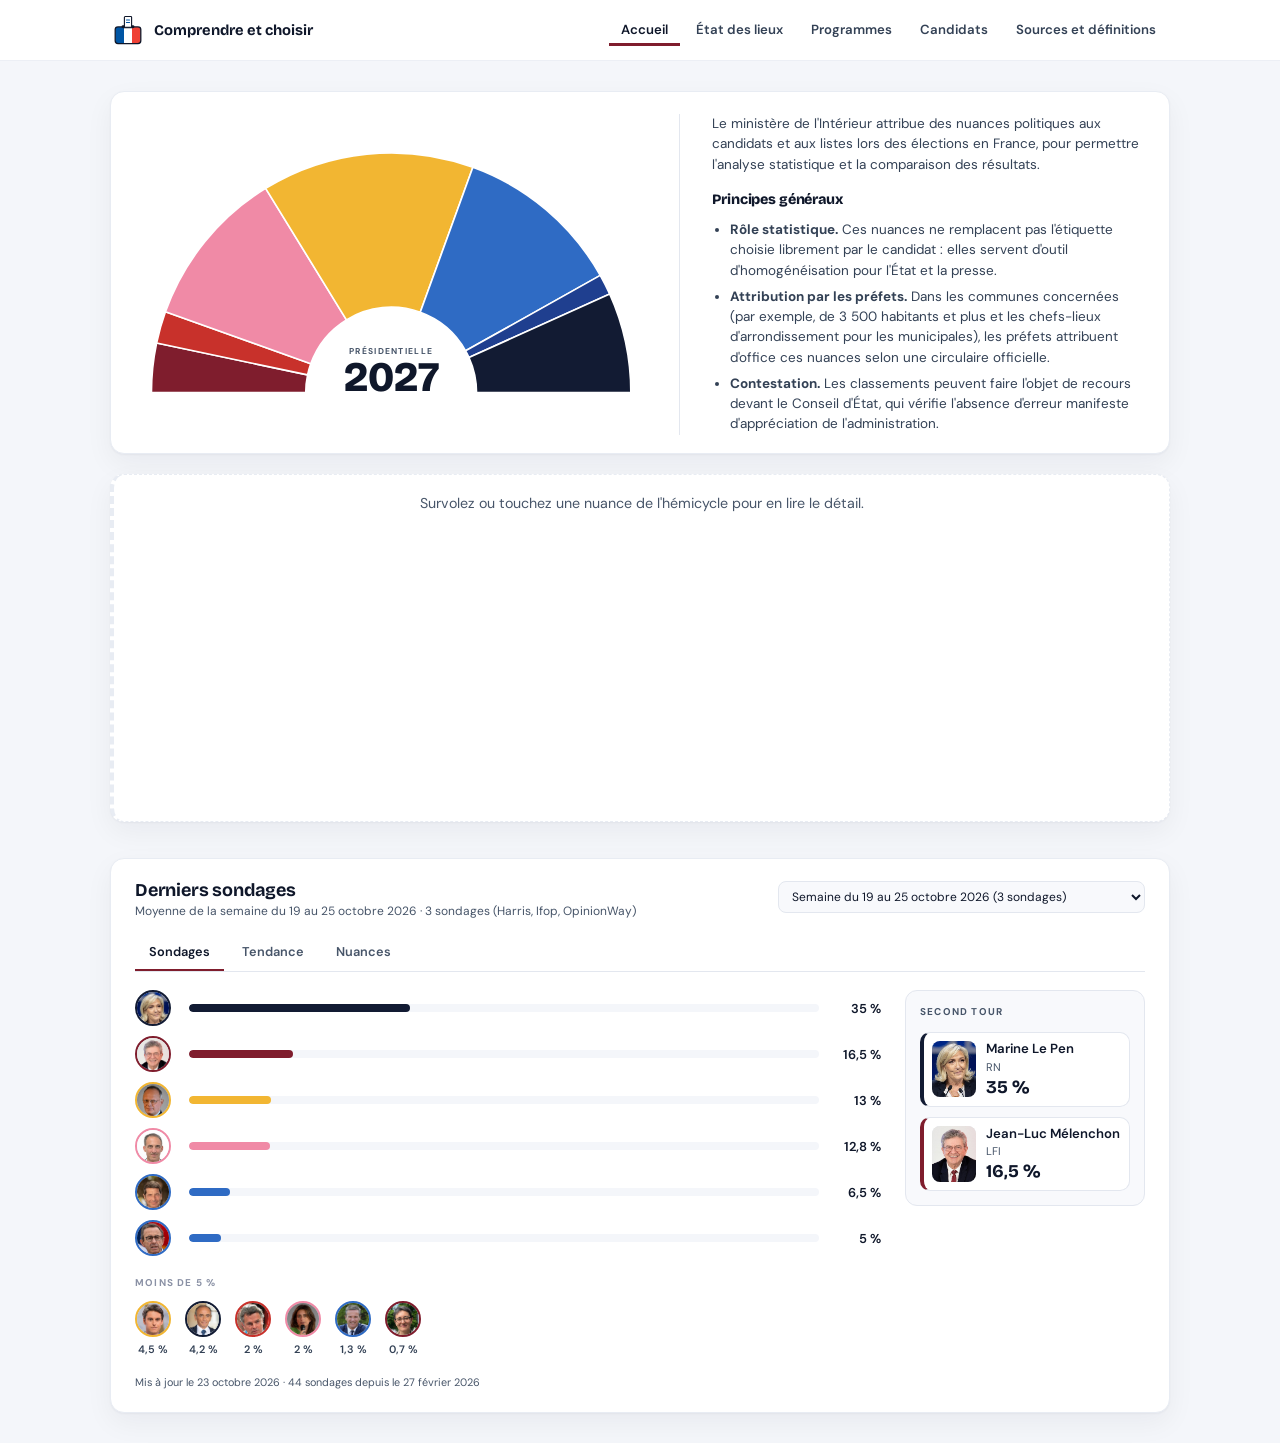
==== commit 8e3a1a51: "Sources et définitions : définitions politiques, institutions françaises et sources associées Co-Aut" ====
--- a/index.html
+++ b/index.html
@@ -32,7 +32,7 @@
       <a href="situation.html">État des lieux</a>
       <a href="programmes.html">Programmes</a>
       <a href="candidats.html">Candidats</a>
-      <a href="sources.html">Sources</a>
+      <a href="sources.html">Sources et définitions</a>
     </nav>
   </div>
 </header>
--- a/style.css
+++ b/style.css
@@ -684,3 +684,20 @@
   .sit-sec{scroll-margin-top:calc(var(--hh,60px) + 60px)}
 }
 .stat-label .info-i{margin-left:6px}
+
+.defs{display:grid;grid-template-columns:1fr;gap:12px}
+.def-card{background:var(--bg);border-radius:12px;padding:14px 16px}
+.def-card dt{font-family:'Bricolage Grotesque',sans-serif;font-weight:800;font-size:1.05rem;margin-bottom:6px}
+.def-card dd{margin:0;font-size:.9rem;line-height:1.55}
+.def-src{display:block;margin-top:8px;font-size:.78rem;font-weight:700;color:var(--muted)}
+.def-src a{color:var(--muted);text-decoration:none}
+.def-src a:hover{color:var(--ink);text-decoration:underline}
+.inst-lead{margin-bottom:14px;font-size:.92rem;color:var(--soft)}
+.insts{display:grid;grid-template-columns:1fr;gap:12px}
+.inst-card{background:var(--bg);border-radius:12px;padding:14px 16px}
+.inst-card h3{font-size:1rem;margin-bottom:6px}
+.inst-card p{font-size:.9rem;line-height:1.55}
+.inst-card p.def-src{margin-top:8px;font-size:.78rem;line-height:1.4}
+.grid-head{padding:18px 22px 6px}
+.grid-head h2{font-size:1.15rem}
+@media (min-width:721px){.defs,.insts{grid-template-columns:1fr 1fr}}
